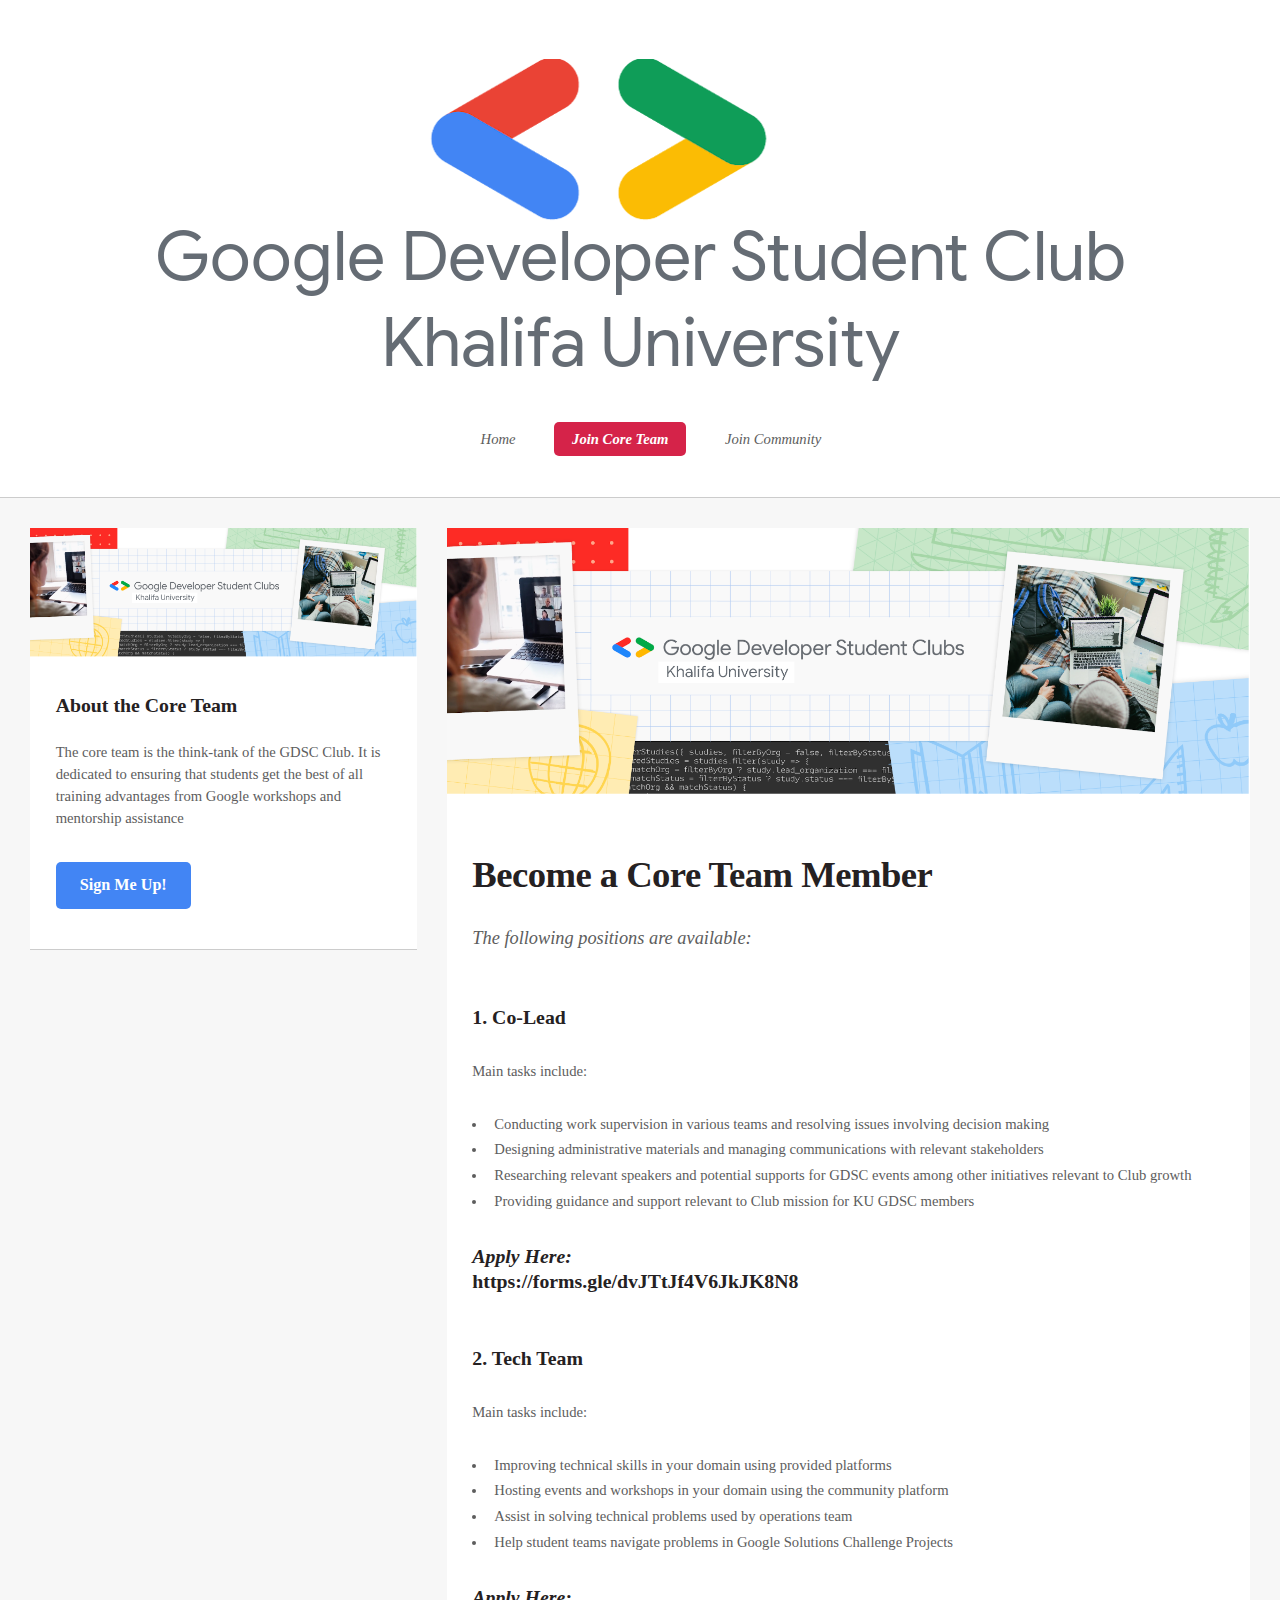
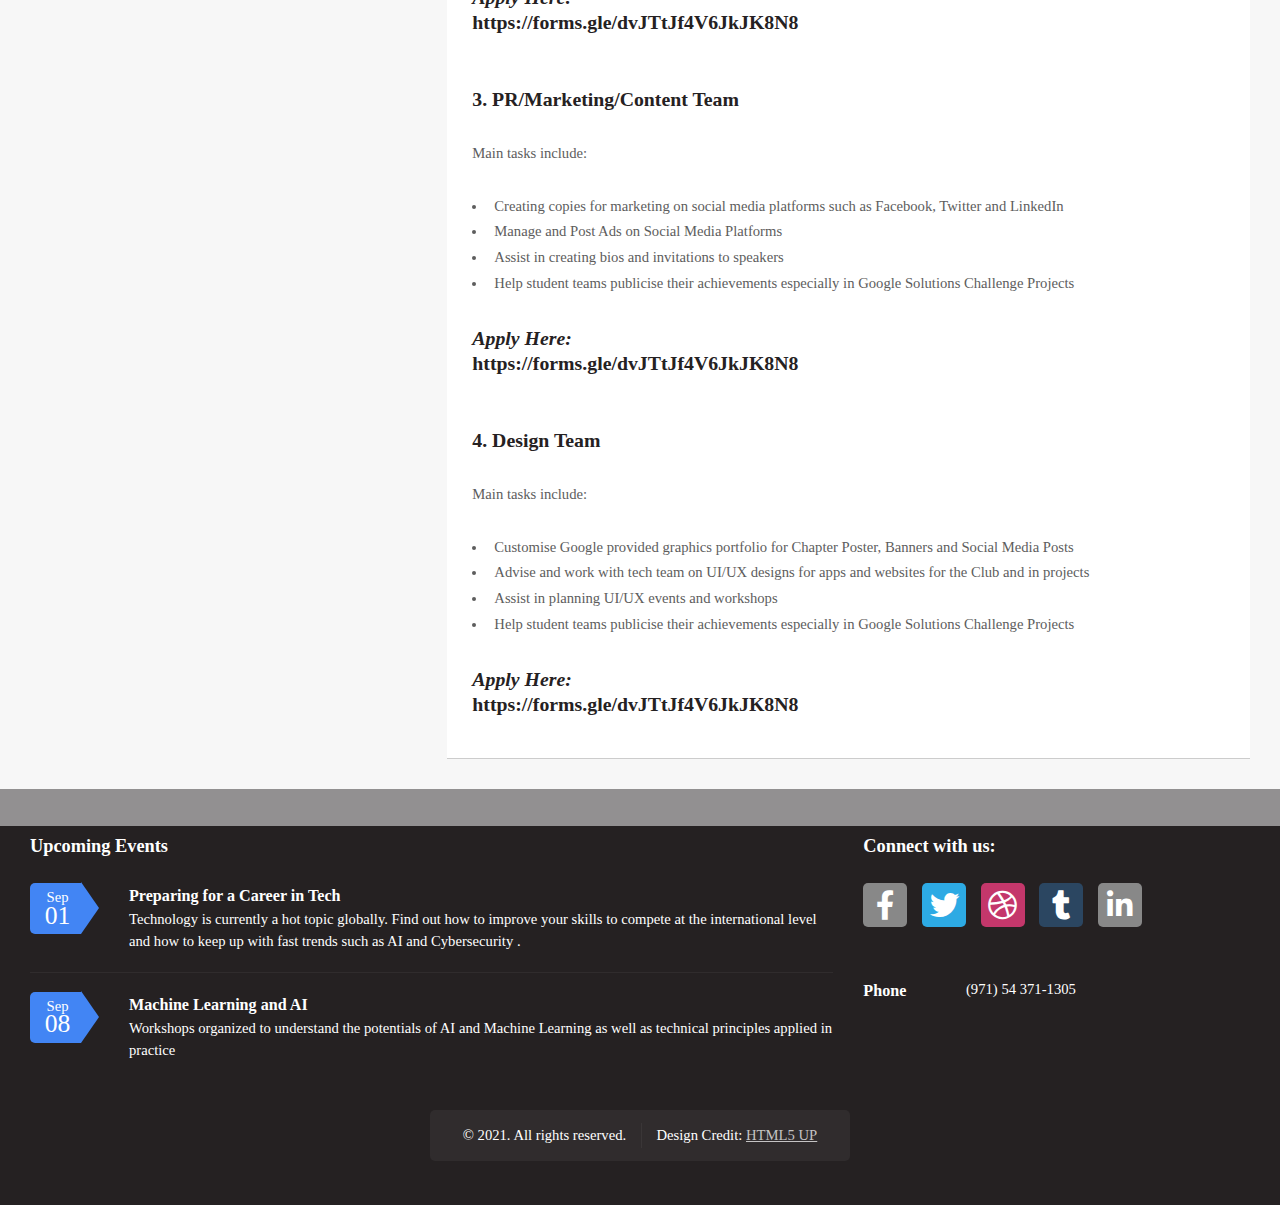
==== core-team.html @ b0f6c0a6 "formadd" ====
<!DOCTYPE HTML>
<!--
	Dopetrope by HTML5 UP
	html5up.net | @ajlkn
	Free for personal and commercial use under the CCA 3.0 license (html5up.net/license)
-->
<html>
	<head>
		<title>Google GDSC | Khalifa University</title>
		<meta charset="utf-8" />
		<meta name="viewport" content="width=device-width, initial-scale=1, user-scalable=no" />
		<link rel="stylesheet" href="assets/css/main.css" />
	</head>
	<body class="homepage is-preload">
		<div id="page-wrapper">

			<!-- Header -->
				<section id="header">

					<!-- Logo -->
						<h1><img class="headerimg" href="index.html" src="images/Google-DSC-Khalifa-University-AD.png"></h1>

					<!-- Nav -->
						<nav id="nav">
							<ul>
								<li><a href="index.html">Home</a></li>
								<li class="current"><a href="core-team.html">Join Core Team</a></li>
								<li><a href="https://gdsc.community.dev/khalifa-university/">Join Community</a></li>
							</ul>
						</nav>

				</section>
			<!-- Main -->
				<section id="main">
					<div class="container">
						<div class="row">
							<div class="col-4 col-12-medium">

								<!-- Sidebar -->
									<section class="box">
										<a href="#" class="image featured"><img src="images/Twitter-Banner-Khalifa-University-Optimized.png" alt="" /></a>
										<header>
											<h3>About the Core Team</h3>
										</header>
										<p>The core team is the think-tank of the GDSC Club. It is dedicated to ensuring that students get the best of all training advantages from Google workshops and mentorship assistance</p>
										<footer>
											<a href="https://forms.gle/dvJTtJf4V6JkJK8N8" class="button alt">Sign Me Up!</a>
										</footer>
									</section>
							</div>
							<div class="col-8 col-12-medium imp-medium">

								<!-- Content -->
									<article class="box post">
										<a href="#" class="image featured"><img src="images/Twitter-Banner-Khalifa-University-Optimized.png" alt="" /></a>
										<header>
											<h2>Become a Core Team Member</h2>
											<p>The following positions are available:</p>
										</header>
										<section>
											<header>
												<h3>1. Co-Lead</h3>
											</header>
										<p>
											Main tasks include:
										</p>
										<p class="roles">
											<ul>
												<li>Conducting work supervision in various teams and resolving issues involving decision making</li>
												<li>Designing administrative materials and managing communications with relevant stakeholders</li>
												<li>Researching relevant speakers and potential supports for GDSC events among other initiatives relevant to Club growth</li>
												<li>Providing guidance and support relevant to Club mission for KU GDSC members</li>
											</ul>
											<h3 style="font-style:italic;">Apply Here:</h3><h3><a href="https://forms.gle/dvJTtJf4V6JkJK8N8">https://forms.gle/dvJTtJf4V6JkJK8N8</a></h3>
										</p>
										</section>
										<section>
											<header>
												<h3>2. Tech Team</h3>
											</header>
										<p>
											Main tasks include:
										</p>
										<p class="roles">
											<ul>
												<li>Improving technical skills in your domain using provided platforms </li>
												<li>Hosting events and workshops in your domain using the community platform</li>
												<li>Assist in solving technical problems used by operations team</li>
												<li>Help student teams navigate problems in Google Solutions Challenge Projects</li>
											</ul>
											<h3 style="font-style:italic;">Apply Here:</h3><h3><a href="https://forms.gle/dvJTtJf4V6JkJK8N8">https://forms.gle/dvJTtJf4V6JkJK8N8</a></h3>
										</p>
										</section>
										<section>
											<header>
												<h3>3. PR/Marketing/Content Team</h3>
											</header>
										<p>
											Main tasks include:
										</p>
										<p class="roles">
											<ul>
												<li>Creating copies for marketing on social media platforms such as Facebook, Twitter and LinkedIn </li>
												<li>Manage and Post Ads on Social Media Platforms</li>
												<li>Assist in creating bios and invitations to speakers</li>
												<li>Help student teams publicise their achievements especially in Google Solutions Challenge Projects</li>
											</ul>
											<h3 style="font-style:italic;">Apply Here:</h3><h3><a href="https://forms.gle/dvJTtJf4V6JkJK8N8">https://forms.gle/dvJTtJf4V6JkJK8N8</a></h3>
										</p>
										</section>
										<section>
											<header>
												<h3>4. Design Team</h3>
											</header>
										<p>
											Main tasks include:
										</p>
										<p class="roles">
											<ul>
												<li>Customise Google provided graphics portfolio for Chapter Poster, Banners and Social Media Posts  </li>
												<li>Advise and work with tech team on UI/UX designs for apps and websites for the Club and in projects</li>
												<li>Assist in planning UI/UX events and workshops</li>
												<li>Help student teams publicise their achievements especially in Google Solutions Challenge Projects</li>
											</ul>
											<h3 style="font-style:italic;">Apply Here:</h3><h3><a href="https://forms.gle/dvJTtJf4V6JkJK8N8">https://forms.gle/dvJTtJf4V6JkJK8N8</a></h3>
										</p>
										</section>
										
									</article>

							</div>
						</div>
					</div>
				</section>

			<!-- Footer -->
			<section id="footer">
				<div class="container">
					<div class="row">
						<div class="col-8 col-12-medium">
							<section>
								<header>
									<h2>Upcoming Events</h2>
								</header>
								<ul class="dates">
									<li>
										<span class="date">Sep <strong>01</strong></span>
										<h3><a href="#">Preparing for a Career in Tech</a></h3>
										<p>Technology is currently a hot topic globally. Find out how to improve your skills to compete at the international level and how to keep up with fast trends such as AI and Cybersecurity  .</p>
									</li>
									<li>
										<span class="date">Sep <strong>08</strong></span>
										<h3><a href="#">Machine Learning and AI</a></h3>
										<p>Workshops organized to understand the potentials of AI and Machine Learning as well as technical principles applied in practice</p>
									</li>
								</ul>
							</section>
						</div>							
						<div class="col-4 col-12-medium">
							<section>
								<header>
									<h2>Connect with us:</h2>
								</header>
								<ul class="social">
									<li><a class="icon brands fa-facebook-f" href="#"><span class="label">Facebook</span></a></li>
									<li><a class="icon brands fa-twitter" href="#"><span class="label">Twitter</span></a></li>
									<li><a class="icon brands fa-dribbble" href="#"><span class="label">Dribbble</span></a></li>
									<li><a class="icon brands fa-tumblr" href="#"><span class="label">Tumblr</span></a></li>
									<li><a class="icon brands fa-linkedin-in" href="#"><span class="label">LinkedIn</span></a></li>
								</ul>
								<ul class="contact">
									<li>
										<h3>Phone</h3>
										<p>(971) 54 371-1305</p>
									</li>
								</ul>
							</section>
						</div>
						<div class="col-12">

							<!-- Copyright -->
								<div id="copyright">
									<ul class="links">
										<li>&copy; 2021. All rights reserved.</li><li>Design Credit: <a href="http://html5up.net">HTML5 UP</a></li>
									</ul>
								</div>

						</div>
					</div>
				</div>
			</section>

	</div>

	<!-- Scripts -->
		<script src="assets/js/jquery.min.js"></script>
		<script src="assets/js/jquery.dropotron.min.js"></script>
		<script src="assets/js/browser.min.js"></script>
		<script src="assets/js/breakpoints.min.js"></script>
		<script src="assets/js/util.js"></script>
		<script src="assets/js/main.js"></script>

</body>
</html>
---- assets/css/main.css ----
@import url("fontawesome-all.min.css");
@import url("https://fonts.googleapis.com/css?family=Source+Sans+Pro:300,400,700,900,300italic");

/*
	Dopetrope by HTML5 UP
	html5up.net | @ajlkn
	Free for personal and commercial use under the CCA 3.0 license (html5up.net/license)
*/

html, body, div, span, applet, object,
iframe, h1, h2, h3, h4, h5, h6, p, blockquote,
pre, a, abbr, acronym, address, big, cite,
code, del, dfn, em, img, ins, kbd, q, s, samp,
small, strike, strong, sub, sup, tt, var, b,
u, i, center, dl, dt, dd, ol, ul, li, fieldset,
form, label, legend, table, caption, tbody,
tfoot, thead, tr, th, td, article, aside,
canvas, details, embed, figure, figcaption,
footer, header, hgroup, menu, nav, output, ruby,
section, summary, time, mark, audio, video {
	margin: 0;
	padding: 0;
	border: 0;
	font-size: 100%;
	font: inherit;
	vertical-align: baseline;}

article, aside, details, figcaption, figure,
footer, header, hgroup, menu, nav, section {
	display: block;}

body {
	line-height: 1;
}
.roles>ul>li {
    margin: 0 0 1.25rem;
    list-style-type: disc;
    list-style-position: inside;
	font-family: Google Sans, Helvetica Neue !important;
}
p, h2 {
	font-family: Google Sans, Helvetica Neue !important;
	line-height: 1.5em;
}
h2 {
	line-height: 1.5em;
}

ol, ul {
	list-style: none;
}

blockquote, q {
	quotes: none;
}

	blockquote:before, blockquote:after, q:before, q:after {
		content: '';
		content: none;
	}

table {
	border-collapse: collapse;
	border-spacing: 0;
}

body {
	-webkit-text-size-adjust: none;
}

mark {
	background-color: transparent;
	color: inherit;
}

input::-moz-focus-inner {
	border: 0;
	padding: 0;
}

input, select, textarea {
	-moz-appearance: none;
	-webkit-appearance: none;
	-ms-appearance: none;
	appearance: none;
}

/* Basic */

	html {
		box-sizing: border-box;
	}

	*, *:before, *:after {
		box-sizing: inherit;
	}

	body {
		background: #252122;
		background-image: url("images/bg02.png");
	}

		body.is-preload *, body.is-preload *:before, body.is-preload *:after {
			-moz-animation: none !important;
			-webkit-animation: none !important;
			-ms-animation: none !important;
			animation: none !important;
			-moz-transition: none !important;
			-webkit-transition: none !important;
			-ms-transition: none !important;
			transition: none !important;
		}

	body, input, textarea, select {
		font-family: 'Google Sans';
		font-weight: 300;
		color: #5d5d5d;
		font-size: 14pt;
		line-height: 1.75em;
	}

	strong, b {
		color: #252122;
		font-weight: 400;
	}

	i, em {
		font-style: italic;
	}

	sub {
		position: relative;
		top: 0.5em;
		font-size: 0.8em;
	}

	sup {
		position: relative;
		top: -0.5em;
		font-size: 0.8em;
	}

	blockquote {
		border-left: solid 0.75em #dddddd;
		padding: 1em 0 1em 1.5em;
		font-style: italic;
	}

	h1, h2, h3, h4, h5, h6 {
		color: #252122;
		font-weight: 700;
		font-family: 'Google Sans', 'Helvetica Neue' !important;
	}

	h1 a, h2 a, h3 a, h4 a, h5 a, h6 a {
		color: inherit;
		text-decoration: none;
	}

	h2 {
		font-size: 1.5em;
	}

	h3 {
		font-size: 1.35em;
	}

	a {
		color: #4285f4;
		text-decoration: underline;
	}

		a:hover {
			text-decoration: none;
		}

	br.clear {
		clear: both;
	}

	hr {
		border: 0;
		border-top: solid 1px #dddddd;
		height: 1px;
		margin: 2em 0 2em 0;
	}

	p, ul, ol, dl, table {
		margin-bottom: 2em;
	}

/* Container */

	.container {
		margin: 0 auto;
		max-width: 100%;
		width: 70em;
	}

		@media screen and (max-width: 1680px) {

			.container {
				width: 70em;
			}

		}

		@media screen and (max-width: 1280px) {

			.container {
				width: calc(100% - 60px);
			}
			

		}

		@media screen and (max-width: 980px) {

			.container {
				width: calc(100% - 80px);
			}
			.headerimg{
				display: block;
                width: 100%;
			}

		}

		@media screen and (max-width: 736px) {

			.container {
				width: calc(100% - 40px);
			}
			.headerimg{
				display: block;
                width: 100%;
			}

		}

/* Row */

	.row {
		display: flex;
		flex-wrap: wrap;
		box-sizing: border-box;
		align-items: stretch;
	}

		.row > * {
			box-sizing: border-box;
		}

		.row.gtr-uniform > * > :last-child {
			margin-bottom: 0;
		}

		.row.aln-left {
			justify-content: flex-start;
		}

		.row.aln-center {
			justify-content: center;
		}

		.row.aln-right {
			justify-content: flex-end;
		}

		.row.aln-top {
			align-items: flex-start;
		}

		.row.aln-middle {
			align-items: center;
		}

		.row.aln-bottom {
			align-items: flex-end;
		}

		.row > .imp {
			order: -1;
		}

		.row > .col-1 {
			width: 8.33333%;
		}

		.row > .off-1 {
			margin-left: 8.33333%;
		}

		.row > .col-2 {
			width: 16.66667%;
		}

		.row > .off-2 {
			margin-left: 16.66667%;
		}

		.row > .col-3 {
			width: 25%;
		}

		.row > .off-3 {
			margin-left: 25%;
		}

		.row > .col-4 {
			width: 33.33333%;
		}

		.row > .off-4 {
			margin-left: 33.33333%;
		}

		.row > .col-5 {
			width: 41.66667%;
		}

		.row > .off-5 {
			margin-left: 41.66667%;
		}

		.row > .col-6 {
			width: 50%;
		}

		.row > .off-6 {
			margin-left: 50%;
		}

		.row > .col-7 {
			width: 58.33333%;
		}

		.row > .off-7 {
			margin-left: 58.33333%;
		}

		.row > .col-8 {
			width: 66.66667%;
		}

		.row > .off-8 {
			margin-left: 66.66667%;
		}

		.row > .col-9 {
			width: 75%;
		}

		.row > .off-9 {
			margin-left: 75%;
		}

		.row > .col-10 {
			width: 83.33333%;
		}

		.row > .off-10 {
			margin-left: 83.33333%;
		}

		.row > .col-11 {
			width: 91.66667%;
		}

		.row > .off-11 {
			margin-left: 91.66667%;
		}

		.row > .col-12 {
			width: 100%;
		}

		.row > .off-12 {
			margin-left: 100%;
		}

		.row.gtr-0 {
			margin-top: 0px;
			margin-left: 0px;
		}

			.row.gtr-0 > * {
				padding: 0px 0 0 0px;
			}

			.row.gtr-0.gtr-uniform {
				margin-top: 0px;
			}

				.row.gtr-0.gtr-uniform > * {
					padding-top: 0px;
				}

		.row.gtr-25 {
			margin-top: -12.5px;
			margin-left: -12.5px;
		}

			.row.gtr-25 > * {
				padding: 12.5px 0 0 12.5px;
			}

			.row.gtr-25.gtr-uniform {
				margin-top: -12.5px;
			}

				.row.gtr-25.gtr-uniform > * {
					padding-top: 12.5px;
				}

		.row.gtr-50 {
			margin-top: -25px;
			margin-left: -25px;
		}

			.row.gtr-50 > * {
				padding: 25px 0 0 25px;
			}

			.row.gtr-50.gtr-uniform {
				margin-top: -25px;
			}

				.row.gtr-50.gtr-uniform > * {
					padding-top: 25px;
				}

		.row {
			margin-top: -50px;
			margin-left: -50px;
		}

			.row > * {
				padding: 50px 0 0 50px;
			}

			.row.gtr-uniform {
				margin-top: -50px;
			}

				.row.gtr-uniform > * {
					padding-top: 50px;
				}

		.row.gtr-150 {
			margin-top: -75px;
			margin-left: -75px;
		}

			.row.gtr-150 > * {
				padding: 75px 0 0 75px;
			}

			.row.gtr-150.gtr-uniform {
				margin-top: -75px;
			}

				.row.gtr-150.gtr-uniform > * {
					padding-top: 75px;
				}

		.row.gtr-200 {
			margin-top: -100px;
			margin-left: -100px;
		}

			.row.gtr-200 > * {
				padding: 100px 0 0 100px;
			}

			.row.gtr-200.gtr-uniform {
				margin-top: -100px;
			}

				.row.gtr-200.gtr-uniform > * {
					padding-top: 100px;
				}

		@media screen and (max-width: 1680px) {

			.row {
				display: flex;
				flex-wrap: wrap;
				box-sizing: border-box;
				align-items: stretch;
			}

				.row > * {
					box-sizing: border-box;
				}

				.row.gtr-uniform > * > :last-child {
					margin-bottom: 0;
				}

				.row.aln-left {
					justify-content: flex-start;
				}

				.row.aln-center {
					justify-content: center;
				}

				.row.aln-right {
					justify-content: flex-end;
				}

				.row.aln-top {
					align-items: flex-start;
				}

				.row.aln-middle {
					align-items: center;
				}

				.row.aln-bottom {
					align-items: flex-end;
				}

				.row > .imp-xlarge {
					order: -1;
				}

				.row > .col-1-xlarge {
					width: 8.33333%;
				}

				.row > .off-1-xlarge {
					margin-left: 8.33333%;
				}

				.row > .col-2-xlarge {
					width: 16.66667%;
				}

				.row > .off-2-xlarge {
					margin-left: 16.66667%;
				}

				.row > .col-3-xlarge {
					width: 25%;
				}

				.row > .off-3-xlarge {
					margin-left: 25%;
				}

				.row > .col-4-xlarge {
					width: 33.33333%;
				}

				.row > .off-4-xlarge {
					margin-left: 33.33333%;
				}

				.row > .col-5-xlarge {
					width: 41.66667%;
				}

				.row > .off-5-xlarge {
					margin-left: 41.66667%;
				}

				.row > .col-6-xlarge {
					width: 50%;
				}

				.row > .off-6-xlarge {
					margin-left: 50%;
				}

				.row > .col-7-xlarge {
					width: 58.33333%;
				}

				.row > .off-7-xlarge {
					margin-left: 58.33333%;
				}

				.row > .col-8-xlarge {
					width: 66.66667%;
				}

				.row > .off-8-xlarge {
					margin-left: 66.66667%;
				}

				.row > .col-9-xlarge {
					width: 75%;
				}

				.row > .off-9-xlarge {
					margin-left: 75%;
				}

				.row > .col-10-xlarge {
					width: 83.33333%;
				}

				.row > .off-10-xlarge {
					margin-left: 83.33333%;
				}

				.row > .col-11-xlarge {
					width: 91.66667%;
				}

				.row > .off-11-xlarge {
					margin-left: 91.66667%;
				}

				.row > .col-12-xlarge {
					width: 100%;
				}

				.row > .off-12-xlarge {
					margin-left: 100%;
				}

				.row.gtr-0 {
					margin-top: 0px;
					margin-left: 0px;
				}

					.row.gtr-0 > * {
						padding: 0px 0 0 0px;
					}

					.row.gtr-0.gtr-uniform {
						margin-top: 0px;
					}

						.row.gtr-0.gtr-uniform > * {
							padding-top: 0px;
						}

				.row.gtr-25 {
					margin-top: -12.5px;
					margin-left: -12.5px;
				}

					.row.gtr-25 > * {
						padding: 12.5px 0 0 12.5px;
					}

					.row.gtr-25.gtr-uniform {
						margin-top: -12.5px;
					}

						.row.gtr-25.gtr-uniform > * {
							padding-top: 12.5px;
						}

				.row.gtr-50 {
					margin-top: -25px;
					margin-left: -25px;
				}

					.row.gtr-50 > * {
						padding: 25px 0 0 25px;
					}

					.row.gtr-50.gtr-uniform {
						margin-top: -25px;
					}

						.row.gtr-50.gtr-uniform > * {
							padding-top: 25px;
						}

				.row {
					margin-top: -50px;
					margin-left: -50px;
				}

					.row > * {
						padding: 50px 0 0 50px;
					}

					.row.gtr-uniform {
						margin-top: -50px;
					}

						.row.gtr-uniform > * {
							padding-top: 50px;
						}

				.row.gtr-150 {
					margin-top: -75px;
					margin-left: -75px;
				}

					.row.gtr-150 > * {
						padding: 75px 0 0 75px;
					}

					.row.gtr-150.gtr-uniform {
						margin-top: -75px;
					}

						.row.gtr-150.gtr-uniform > * {
							padding-top: 75px;
						}

				.row.gtr-200 {
					margin-top: -100px;
					margin-left: -100px;
				}

					.row.gtr-200 > * {
						padding: 100px 0 0 100px;
					}

					.row.gtr-200.gtr-uniform {
						margin-top: -100px;
					}

						.row.gtr-200.gtr-uniform > * {
							padding-top: 100px;
						}

		}

		@media screen and (max-width: 1280px) {

			.row {
				display: flex;
				flex-wrap: wrap;
				box-sizing: border-box;
				align-items: stretch;
			}

				.row > * {
					box-sizing: border-box;
				}

				.row.gtr-uniform > * > :last-child {
					margin-bottom: 0;
				}

				.row.aln-left {
					justify-content: flex-start;
				}

				.row.aln-center {
					justify-content: center;
				}

				.row.aln-right {
					justify-content: flex-end;
				}

				.row.aln-top {
					align-items: flex-start;
				}

				.row.aln-middle {
					align-items: center;
				}

				.row.aln-bottom {
					align-items: flex-end;
				}

				.row > .imp-large {
					order: -1;
				}

				.row > .col-1-large {
					width: 8.33333%;
				}

				.row > .off-1-large {
					margin-left: 8.33333%;
				}

				.row > .col-2-large {
					width: 16.66667%;
				}

				.row > .off-2-large {
					margin-left: 16.66667%;
				}

				.row > .col-3-large {
					width: 25%;
				}

				.row > .off-3-large {
					margin-left: 25%;
				}

				.row > .col-4-large {
					width: 33.33333%;
				}

				.row > .off-4-large {
					margin-left: 33.33333%;
				}

				.row > .col-5-large {
					width: 41.66667%;
				}

				.row > .off-5-large {
					margin-left: 41.66667%;
				}

				.row > .col-6-large {
					width: 50%;
				}

				.row > .off-6-large {
					margin-left: 50%;
				}

				.row > .col-7-large {
					width: 58.33333%;
				}

				.row > .off-7-large {
					margin-left: 58.33333%;
				}

				.row > .col-8-large {
					width: 66.66667%;
				}

				.row > .off-8-large {
					margin-left: 66.66667%;
				}

				.row > .col-9-large {
					width: 75%;
				}

				.row > .off-9-large {
					margin-left: 75%;
				}

				.row > .col-10-large {
					width: 83.33333%;
				}

				.row > .off-10-large {
					margin-left: 83.33333%;
				}

				.row > .col-11-large {
					width: 91.66667%;
				}

				.row > .off-11-large {
					margin-left: 91.66667%;
				}

				.row > .col-12-large {
					width: 100%;
				}

				.row > .off-12-large {
					margin-left: 100%;
				}

				.row.gtr-0 {
					margin-top: 0px;
					margin-left: 0px;
				}

					.row.gtr-0 > * {
						padding: 0px 0 0 0px;
					}

					.row.gtr-0.gtr-uniform {
						margin-top: 0px;
					}

						.row.gtr-0.gtr-uniform > * {
							padding-top: 0px;
						}

				.row.gtr-25 {
					margin-top: -7.5px;
					margin-left: -7.5px;
				}

					.row.gtr-25 > * {
						padding: 7.5px 0 0 7.5px;
					}

					.row.gtr-25.gtr-uniform {
						margin-top: -7.5px;
					}

						.row.gtr-25.gtr-uniform > * {
							padding-top: 7.5px;
						}

				.row.gtr-50 {
					margin-top: -15px;
					margin-left: -15px;
				}

					.row.gtr-50 > * {
						padding: 15px 0 0 15px;
					}

					.row.gtr-50.gtr-uniform {
						margin-top: -15px;
					}

						.row.gtr-50.gtr-uniform > * {
							padding-top: 15px;
						}

				.row {
					margin-top: -30px;
					margin-left: -30px;
				}

					.row > * {
						padding: 30px 0 0 30px;
					}

					.row.gtr-uniform {
						margin-top: -30px;
					}

						.row.gtr-uniform > * {
							padding-top: 30px;
						}

				.row.gtr-150 {
					margin-top: -45px;
					margin-left: -45px;
				}

					.row.gtr-150 > * {
						padding: 45px 0 0 45px;
					}

					.row.gtr-150.gtr-uniform {
						margin-top: -45px;
					}

						.row.gtr-150.gtr-uniform > * {
							padding-top: 45px;
						}

				.row.gtr-200 {
					margin-top: -60px;
					margin-left: -60px;
				}

					.row.gtr-200 > * {
						padding: 60px 0 0 60px;
					}

					.row.gtr-200.gtr-uniform {
						margin-top: -60px;
					}

						.row.gtr-200.gtr-uniform > * {
							padding-top: 60px;
						}

		}

		@media screen and (max-width: 980px) {

			.row {
				display: flex;
				flex-wrap: wrap;
				box-sizing: border-box;
				align-items: stretch;
			}

				.row > * {
					box-sizing: border-box;
				}

				.row.gtr-uniform > * > :last-child {
					margin-bottom: 0;
				}

				.row.aln-left {
					justify-content: flex-start;
				}

				.row.aln-center {
					justify-content: center;
				}

				.row.aln-right {
					justify-content: flex-end;
				}

				.row.aln-top {
					align-items: flex-start;
				}

				.row.aln-middle {
					align-items: center;
				}

				.row.aln-bottom {
					align-items: flex-end;
				}

				.row > .imp-medium {
					order: -1;
				}

				.row > .col-1-medium {
					width: 8.33333%;
				}

				.row > .off-1-medium {
					margin-left: 8.33333%;
				}

				.row > .col-2-medium {
					width: 16.66667%;
				}

				.row > .off-2-medium {
					margin-left: 16.66667%;
				}

				.row > .col-3-medium {
					width: 25%;
				}

				.row > .off-3-medium {
					margin-left: 25%;
				}

				.row > .col-4-medium {
					width: 33.33333%;
				}

				.row > .off-4-medium {
					margin-left: 33.33333%;
				}

				.row > .col-5-medium {
					width: 41.66667%;
				}

				.row > .off-5-medium {
					margin-left: 41.66667%;
				}

				.row > .col-6-medium {
					width: 50%;
				}

				.row > .off-6-medium {
					margin-left: 50%;
				}

				.row > .col-7-medium {
					width: 58.33333%;
				}

				.row > .off-7-medium {
					margin-left: 58.33333%;
				}

				.row > .col-8-medium {
					width: 66.66667%;
				}

				.row > .off-8-medium {
					margin-left: 66.66667%;
				}

				.row > .col-9-medium {
					width: 75%;
				}

				.row > .off-9-medium {
					margin-left: 75%;
				}

				.row > .col-10-medium {
					width: 83.33333%;
				}

				.row > .off-10-medium {
					margin-left: 83.33333%;
				}

				.row > .col-11-medium {
					width: 91.66667%;
				}

				.row > .off-11-medium {
					margin-left: 91.66667%;
				}

				.row > .col-12-medium {
					width: 100%;
				}

				.row > .off-12-medium {
					margin-left: 100%;
				}

				.row.gtr-0 {
					margin-top: 0px;
					margin-left: 0px;
				}

					.row.gtr-0 > * {
						padding: 0px 0 0 0px;
					}

					.row.gtr-0.gtr-uniform {
						margin-top: 0px;
					}

						.row.gtr-0.gtr-uniform > * {
							padding-top: 0px;
						}

				.row.gtr-25 {
					margin-top: -10px;
					margin-left: -10px;
				}

					.row.gtr-25 > * {
						padding: 10px 0 0 10px;
					}

					.row.gtr-25.gtr-uniform {
						margin-top: -10px;
					}

						.row.gtr-25.gtr-uniform > * {
							padding-top: 10px;
						}

				.row.gtr-50 {
					margin-top: -20px;
					margin-left: -20px;
				}

					.row.gtr-50 > * {
						padding: 20px 0 0 20px;
					}

					.row.gtr-50.gtr-uniform {
						margin-top: -20px;
					}

						.row.gtr-50.gtr-uniform > * {
							padding-top: 20px;
						}

				.row {
					margin-top: -40px;
					margin-left: -40px;
				}

					.row > * {
						padding: 40px 0 0 40px;
					}

					.row.gtr-uniform {
						margin-top: -40px;
					}

						.row.gtr-uniform > * {
							padding-top: 40px;
						}

				.row.gtr-150 {
					margin-top: -60px;
					margin-left: -60px;
				}

					.row.gtr-150 > * {
						padding: 60px 0 0 60px;
					}

					.row.gtr-150.gtr-uniform {
						margin-top: -60px;
					}

						.row.gtr-150.gtr-uniform > * {
							padding-top: 60px;
						}

				.row.gtr-200 {
					margin-top: -80px;
					margin-left: -80px;
				}

					.row.gtr-200 > * {
						padding: 80px 0 0 80px;
					}

					.row.gtr-200.gtr-uniform {
						margin-top: -80px;
					}

						.row.gtr-200.gtr-uniform > * {
							padding-top: 80px;
						}

		}

		@media screen and (max-width: 736px) {

			.row {
				display: flex;
				flex-wrap: wrap;
				box-sizing: border-box;
				align-items: stretch;
			}

				.row > * {
					box-sizing: border-box;
				}

				.row.gtr-uniform > * > :last-child {
					margin-bottom: 0;
				}

				.row.aln-left {
					justify-content: flex-start;
				}

				.row.aln-center {
					justify-content: center;
				}

				.row.aln-right {
					justify-content: flex-end;
				}

				.row.aln-top {
					align-items: flex-start;
				}

				.row.aln-middle {
					align-items: center;
				}

				.row.aln-bottom {
					align-items: flex-end;
				}

				.row > .imp-small {
					order: -1;
				}

				.row > .col-1-small {
					width: 8.33333%;
				}

				.row > .off-1-small {
					margin-left: 8.33333%;
				}

				.row > .col-2-small {
					width: 16.66667%;
				}

				.row > .off-2-small {
					margin-left: 16.66667%;
				}

				.row > .col-3-small {
					width: 25%;
				}

				.row > .off-3-small {
					margin-left: 25%;
				}

				.row > .col-4-small {
					width: 33.33333%;
				}

				.row > .off-4-small {
					margin-left: 33.33333%;
				}

				.row > .col-5-small {
					width: 41.66667%;
				}

				.row > .off-5-small {
					margin-left: 41.66667%;
				}

				.row > .col-6-small {
					width: 50%;
				}

				.row > .off-6-small {
					margin-left: 50%;
				}

				.row > .col-7-small {
					width: 58.33333%;
				}

				.row > .off-7-small {
					margin-left: 58.33333%;
				}

				.row > .col-8-small {
					width: 66.66667%;
				}

				.row > .off-8-small {
					margin-left: 66.66667%;
				}

				.row > .col-9-small {
					width: 75%;
				}

				.row > .off-9-small {
					margin-left: 75%;
				}

				.row > .col-10-small {
					width: 83.33333%;
				}

				.row > .off-10-small {
					margin-left: 83.33333%;
				}

				.row > .col-11-small {
					width: 91.66667%;
				}

				.row > .off-11-small {
					margin-left: 91.66667%;
				}

				.row > .col-12-small {
					width: 100%;
				}

				.row > .off-12-small {
					margin-left: 100%;
				}

				.row.gtr-0 {
					margin-top: 0px;
					margin-left: 0px;
				}

					.row.gtr-0 > * {
						padding: 0px 0 0 0px;
					}

					.row.gtr-0.gtr-uniform {
						margin-top: 0px;
					}

						.row.gtr-0.gtr-uniform > * {
							padding-top: 0px;
						}

				.row.gtr-25 {
					margin-top: -5px;
					margin-left: -5px;
				}

					.row.gtr-25 > * {
						padding: 5px 0 0 5px;
					}

					.row.gtr-25.gtr-uniform {
						margin-top: -5px;
					}

						.row.gtr-25.gtr-uniform > * {
							padding-top: 5px;
						}

				.row.gtr-50 {
					margin-top: -10px;
					margin-left: -10px;
				}

					.row.gtr-50 > * {
						padding: 10px 0 0 10px;
					}

					.row.gtr-50.gtr-uniform {
						margin-top: -10px;
					}

						.row.gtr-50.gtr-uniform > * {
							padding-top: 10px;
						}

				.row {
					margin-top: -20px;
					margin-left: -20px;
				}

					.row > * {
						padding: 20px 0 0 20px;
					}

					.row.gtr-uniform {
						margin-top: -20px;
					}

						.row.gtr-uniform > * {
							padding-top: 20px;
						}

				.row.gtr-150 {
					margin-top: -30px;
					margin-left: -30px;
				}

					.row.gtr-150 > * {
						padding: 30px 0 0 30px;
					}

					.row.gtr-150.gtr-uniform {
						margin-top: -30px;
					}

						.row.gtr-150.gtr-uniform > * {
							padding-top: 30px;
						}

				.row.gtr-200 {
					margin-top: -40px;
					margin-left: -40px;
				}

					.row.gtr-200 > * {
						padding: 40px 0 0 40px;
					}

					.row.gtr-200.gtr-uniform {
						margin-top: -40px;
					}

						.row.gtr-200.gtr-uniform > * {
							padding-top: 40px;
						}

		}

/* Form */

	form label {
		display: block;
		color: #252122;
		font-weight: 400;
		margin: 0 0 0.5em 0;
	}

	form input[type=text],
	form input[type=email],
	form input[type=password],
	form select,
	form textarea {
		-webkit-appearance: none;
		display: block;
		border: 0;
		padding: 0.75em 1em;
		font-size: 1em;
		border-radius: 5px;
		border: solid 1px #dddddd;
		background: #fff;
		width: 100%;
	}

		form input[type=text]:focus,
		form input[type=email]:focus,
		form input[type=password]:focus,
		form select:focus,
		form textarea:focus {
			box-shadow: inset 0px 0px 1px 1px #43bff0;
		}

	form textarea {
		height: 15em;
	}

	form ::-webkit-input-placeholder {
		color: #555 !important;
	}

	form :-moz-placeholder {
		color: #555 !important;
	}

	form ::-moz-placeholder {
		color: #555 !important;
	}

	form :-ms-input-placeholder {
		color: #555 !important;
	}

	form ::-moz-focus-inner {
		border: 0;
	}

/* Tables */

	table {
		width: 100%;
	}

		table tr {
			border-top: solid 1px #dddddd;
		}

			table tr:first-child {
				border-top: 0;
			}

		table td {
			padding: 0.5em 1em 0.5em 1em;
		}

		table th {
			text-align: left;
			padding: 0.5em 1em 0.5em 1em;
			font-weight: 700;
			margin: 0 0 1em 0;
		}

		table thead {
			border-bottom: solid 2px #dddddd;
		}

/* Section/Article */

	section, article {
		margin-bottom: 2.5em;
	}

		section > :last-child, section:last-child, article > :last-child, article:last-child {
			margin-bottom: 0;
		}

	header {
		margin: 0 0 1.5em 0;
	}

		header > p {
			display: block;
			font-style: italic;
			margin: 0.5em 0 0 0;
			padding-bottom: 0.5em;
		}

		header.major {
			position: relative;
			text-align: center;
			border-top: solid 1px #ccc;
			top: 1em;
			margin: 0 0 3em 0;
		}

			header.major h2 {
				background: #fff;
				position: relative;
				top: -0.65em;
				display: inline;
				margin: 0;
				padding: 0 1em 0 1em;
			}

	footer {
		margin: 2.25em 0 0 0;
	}

/* Box */

	.box {
		background: #ffffff;
		border-bottom: solid 1px #ccc;
		padding: 2.75em 1.75em 2.75em 1.75em;
	}

		.box .image.featured {
			position: relative;
			width: auto;
			left: 1.75em;
			top: 1.75em;
			margin: -4.5em 0 4.25em -3.5em;
		}

		.box.post header {
			padding-top: 1em;
			margin: 0 0 2em 0;
		}

		.box.post h2 {
			font-size: 2.5em;
			letter-spacing: -0.015em;
		}

		.box.post header > p {
			margin-top: 1.25em;
			font-size: 1.25em;
		}

		.box footer ul.actions {
			margin-bottom: 0;
		}

/* Button */

	input[type="button"],
	input[type="submit"],
	input[type="reset"],
	button,
	.button {
		-webkit-appearance: none;
		display: inline-block;
		text-decoration: none;
		cursor: pointer;
		border: 0;
		border-radius: 5px;
		background: #4285f4;
		color: #fff !important;
		font-weight: 700;
		outline: 0;
		font-size: 1.1em;
		padding: 0.65em 1.5em 0.65em 1.5em;
		text-align: center;
		-moz-transition: background-color .25s ease-in-out;
		-webkit-transition: background-color .25s ease-in-out;
		-ms-transition: background-color .25s ease-in-out;
		transition: background-color .25s ease-in-out;
	}

		input[type="button"]:hover,
		input[type="submit"]:hover,
		input[type="reset"]:hover,
		button:hover,
		.button:hover {
			background: #4d7fd1;
		}

		input[type="button"]:active,
		input[type="submit"]:active,
		input[type="reset"]:active,
		button:active,
		.button:active {
			background: #4d7fd1;
		}

		input[type="button"].alt,
		input[type="submit"].alt,
		input[type="reset"].alt,
		button.alt,
		.button.alt {
			background: #4285f4;
		}

			input[type="button"].alt:hover,
			input[type="submit"].alt:hover,
			input[type="reset"].alt:hover,
			button.alt:hover,
			.button.alt:hover {
				background: #4d7fd1;
			}

			input[type="button"].alt:active,
			input[type="submit"].alt:active,
			input[type="reset"].alt:active,
			button.alt:active,
			.button.alt:active {
				background: #4d7fd1;
			}

		input[type="button"].icon:before,
		input[type="submit"].icon:before,
		input[type="reset"].icon:before,
		button.icon:before,
		.button.icon:before {
			opacity: 0.35;
			position: relative;
			top: 0.05em;
			margin-right: 0.75em;
		}

		input[type="button"].large,
		input[type="submit"].large,
		input[type="reset"].large,
		button.large,
		.button.large {
			font-size: 1.5em;
			padding: 0.75em 1.5em 0.75em 1.5em;
		}

/* Image */

	.image {
		display: inline-block;
		outline: 0;
	}

		.image img {
			display: block;
			width: 100%;
		}

		.image.centered {
			display: block;
			margin: 0 0 2em 0;
		}

			.image.centered img {
				margin: 0 auto;
				width: auto;
			}

		.image.featured {
			display: block;
			width: 100%;
			margin: 0 0 2em 0;
		}

		.image.left {
			float: left;
			margin: 0 2em 2em 0;
		}

/* List */

	ul {
		list-style: disc;
		padding-left: 1em;
	}

		ul li {
			padding-left: 0.5em;
		}

	ol {
		list-style: decimal;
		padding-left: 1.25em;
	}

		ol li {
			padding-left: 0.25em;
		}

/* Actions */

	ul.actions {
		list-style: none;
		padding-left: 0;
	}

		ul.actions li {
			display: inline-block;
			margin-left: 1em;
			padding-left: 0;
		}

			ul.actions li:first-child {
				margin-left: 0;
			}

/* Links */

	ul.links {
		list-style: none;
		padding-left: 0;
	}

		ul.links li {
			display: inline-block;
			border-left: solid 1px rgba(255, 255, 255, 0.05);
			padding: 0 0 0 1em;
			margin: 0 0 0 1em;
		}

			ul.links li:first-child {
				border-left: 0;
				padding-left: 0;
				margin-left: 0;
			}

/* Contact */

	ul.contact {
		list-style: none;
		padding-left: 0;
	}

		ul.contact li {
			position: relative;
			border-top: solid 1px #ddd;
			padding: 1.3em 0 1.3em 7em;
		}

			ul.contact li h3 {
				position: absolute;
				left: 0;
				top: 1.3em;
				font-size: 1.1em;
			}

			ul.contact li p {
				margin: 0;
			}

			ul.contact li:first-child {
				padding-top: 0;
				border-top: 0;
			}

				ul.contact li:first-child h3 {
					top: 0;
				}

/* Dates */

	ul.dates {
		list-style: none;
		padding-left: 0;
	}

		ul.dates li {
			position: relative;
			border-top: solid 1px #ddd;
			padding: 1.3em 0 1.3em 6.75em;
		}

		ul.dates .date {
			display: block;
			position: absolute;
			left: 0;
			top: 1.3em;
			background-color: #4285f4;
			height: 3.5em;
			text-align: center;
			color: #fff;
			line-height: 1em;
			border-top-left-radius: 5px;
			border-bottom-left-radius: 5px;
			padding: 0.5em 0.75em 0 1em;
		}

			ul.dates .date:after {
				content: '';
				position: absolute;
				bottom: 0;
				right: -1.2em;
				border-left: solid 1.25em #4285f4;
				border-top: solid 1.8em transparent;
				border-bottom: solid 1.8em transparent;
			}

			ul.dates .date strong {
				display: block;
				font-size: 1.75em;
				padding-top: 0.15em;
			}

		ul.dates h3 {
			font-size: 1.1em;
		}

		ul.dates p {
			margin: 0;
		}

		ul.dates li:first-child {
			border-top: 0;
			padding-top: 0;
		}

			ul.dates li:first-child .date {
				top: 0;
			}

/* Divided */

	ul.divided {
		list-style: none;
		padding-left: 0;
	}

		ul.divided li {
			border-top: solid 1px #ddd;
			padding: 1em 0 1em 0;
		}

			ul.divided li:first-child {
				border-top: 0;
				padding-top: 0;
			}

/* Social */

	ul.social {
		list-style: none;
		padding-left: 0;
		overflow: hidden;
		cursor: default;
		margin: 0 0 3.25em 0;
	}

		ul.social li {
			display: inline-block;
			padding-left: 0;
			margin-left: 0.75em;
		}

			ul.social li:first-child {
				margin-left: 0;
			}

			ul.social li a {
				display: inline-block;
				width: 3em;
				height: 3em;
				text-align: center;
				border-radius: 5px;
				background: #888;
				-moz-transition: background-color .25s ease-in-out;
				-webkit-transition: background-color .25s ease-in-out;
				-ms-transition: background-color .25s ease-in-out;
				transition: background-color .25s ease-in-out;
			}

				ul.social li a:before {
					color: #fff;
					font-size: 2em;
					line-height: 1.5em;
				}

				ul.social li a.fa-facebook {
					background: #3c5a98;
				}

					ul.social li a.fa-facebook:hover {
						background: #4c6aa8;
					}

				ul.social li a.fa-twitter {
					background: #2daae4;
				}

					ul.social li a.fa-twitter:hover {
						background: #3dbaf4;
					}

				ul.social li a.fa-dribbble {
					background: #c4376b;
				}

					ul.social li a.fa-dribbble:hover {
						background: #d4477b;
					}

				ul.social li a.fa-linkedin {
					background: #006599;
				}

					ul.social li a.fa-linkedin:hover {
						background: #1075a9;
					}

				ul.social li a.fa-tumblr {
					background: #2b4661;
				}

					ul.social li a.fa-tumblr:hover {
						background: #3b5671;
					}

				ul.social li a.fa-google-plus {
					background: #da2713;
				}

					ul.social li a.fa-google-plus:hover {
						background: #ea3723;
					}

/* Icons */

	.icon {
		text-decoration: none;
		position: relative;
		text-decoration: none;
	}

		.icon:before {
			-moz-osx-font-smoothing: grayscale;
			-webkit-font-smoothing: antialiased;
			display: inline-block;
			font-style: normal;
			font-variant: normal;
			text-rendering: auto;
			line-height: 1;
			text-transform: none !important;
			font-family: 'Font Awesome 5 Free';
			font-weight: 400;
		}

		.icon.solid:before {
			font-weight: 900;
		}

		.icon.brands:before {
			font-family: 'Font Awesome 5 Brands';
		}

		.icon:before {
			line-height: inherit;
		}

		.icon > .label {
			display: none;
		}

		.icon.featured {
			position: relative;
			display: inline-block;
			background-color: #fff;
			width: 9em;
			padding: 1.75em 0 0.75em 0;
			border-top-left-radius: 5px;
			border-top-right-radius: 5px;
			margin: 0 0 4.5em 0;
			cursor: default;
		}

			.icon.featured:before {
				font-size: 4.5em;
				line-height: 1em;
				color: #fff;
			}

			.icon.featured:after {
				content: '';
				position: absolute;
				bottom: -1.95em;
				left: 0;
				border-top: solid 2em #fff;
				border-left: solid 4.5em transparent;
				border-right: solid 4.5em transparent;
			}

			.icon.featured.alt {
				background-color: #fff;
			}

				.icon.featured.alt:after {
					border-top-color: #fff;
				}

			.icon.featured.alt2 {
				background-color: #fff;
			}

				.icon.featured.alt2:after {
					border-top-color: #fff;
				}

/* Page Wrapper */

	#page-wrapper > section {
		margin-bottom: 0;
	}

/* Header */

	#header {
		position: relative;
		background: #ffffff;
		border-bottom: solid 1px #ccc;
		padding: 5em 0 4em 0;
		text-align: center;
	}

		#header h1 {
			color: #252122;
			font-weight: 900;
			font-size: 2.5em;
			letter-spacing: -0.035em;
			line-height: 1;
		}

/* Nav */

	#nav {
		margin: 2.5em 0 0 0;
	}

		#nav > ul {
			margin: 0;
		}

			#nav > ul > li {
				display: inline-block;
				font-style: italic;
				margin: 0 0.35em 0 0.35em;
			}

				#nav > ul > li > ul {
					display: none;
				}

				#nav > ul > li > a {
					border-radius: 5px;
					color: #5d5d5d;
					text-decoration: none;
					padding: 0.6em 1.2em 0.6em 1.2em;
					-moz-transition: background-color .25s ease-in-out;
					-webkit-transition: background-color .25s ease-in-out;
					-ms-transition: background-color .25s ease-in-out;
					transition: background-color .25s ease-in-out;
					outline: 0;
				}

				#nav > ul > li:hover > a, #nav > ul > li.active > a {
					background: #f3f3f3;
				}

				#nav > ul > li.current > a {
					background: #d52349;
					color: #fff !important;
					font-weight: 700;
				}

	.dropotron {
		border-radius: 5px;
		background-color: #252122;
		background-color: rgba(34, 30, 31, 0.98);
		padding: 1.25em 1.5em 1.25em 1.5em;
		font-style: italic;
		min-width: 13em;
		box-shadow: 0px 8px 15px 0px rgba(0, 0, 0, 0.5);
		text-align: left;
		margin-top: -1.25em;
		margin-left: -1px;
		list-style: none;
	}

		.dropotron a, .dropotron span {
			color: #aaa;
			text-decoration: none;
			-moz-transition: color .25s ease-in-out;
			-webkit-transition: color .25s ease-in-out;
			-ms-transition: color .25s ease-in-out;
			transition: color .25s ease-in-out;
		}

		.dropotron li {
			padding: 0.25em 0 0.25em 0;
		}

			.dropotron li:hover > a, .dropotron li:hover > span {
				color: #fff;
			}

		.dropotron.level-0 {
			margin-top: 2em;
		}

			.dropotron.level-0:before {
				content: '';
				display: block;
				position: absolute;
				left: 50%;
				margin-left: -10px;
				top: -9px;
				border-left: solid 10px transparent;
				border-right: solid 10px transparent;
				border-bottom: solid 10px #252122;
				border-bottom-color: rgba(34, 30, 31, 0.98);
			}

/* Banner */

	#banner {
		background: #CCE8F4 url("../../images/linkedin-blue.png");
		background-position: center center;
		background-size: auto 100%;
		background-repeat: no-repeat;
		text-align: center;
		position: relative;
		padding: 8em 0;
		margin: 4em 0 0 0;
	}
	#banner.red {
		background: #CCE8F4 url("../../images/linkedin-red.png");
		background-position: center center;
		background-size: auto 100%;
		background-repeat: no-repeat;
		text-align: center;
		position: relative;
		padding: 8em 0;
		margin: 4em 0 0 0;
	}

		#banner header {
			background-color: #fff;
			display: inline-block;
			padding: 2.5em 5em;
			border-radius: 5px;
		}

			#banner header h2 {
				color: #656c74;
				font-weight: 700;
				font-size: 2.5em;
				margin: 0 0 0.65em 0;
			}

			#banner header p {
				color: #d52349;
				padding: 0;
				font-style: normal;
				margin: 0;
				font-size: 1.5em;
			}

/* Intro */

	#intro {
		text-align: center;
		overflow: hidden;
	}

		#intro section {
			margin: 3em 0;
			padding: 2.5em 0;
		}

		#intro h2 {
			font-size: 1.75em;
		}

		#intro p {
			margin: 0;
		}

		#intro .middle {
			position: relative;
			z-index: 1;
		}

			#intro .middle:before {
				content: '';
				width: 32px;
				height: 100%;
				position: absolute;
				left: -24px;
				top: 0;
				display: block;
				z-index: -1;
				box-shadow: 32px 0 0 0 #fff, 0 -32px 0 0 #fff, 0 32px 0 0 #fff, 32px 32px 0 0 #fff, 32px -32px 0 0 #fff, 0 0 32px 0 rgba(0, 0, 0, 0.15);
			}

			#intro .middle:after {
				content: '';
				width: 32px;
				height: 100%;
				position: absolute;
				right: -24px;
				top: 0;
				display: block;
				z-index: -1;
				box-shadow: -32px 0 0 0 #fff, 0 -32px 0 0 #fff, 0 32px 0 0 #fff, -32px 32px 0 0 #fff, -32px -32px 0 0 #fff, 0 0 32px 0 rgba(0, 0, 0, 0.15);
			}

		#intro .button {
			min-width: 12em;
		}

		#intro footer {
			margin: 0;
		}

/* Main */

	#main {
		position: relative;
		background: #f7f7f7 url("images/bg02.png");
		padding: 4em 0 4em 0;
	}

		#main:before {
			content: '';
			position: absolute;
			top: 0;
			left: 0;
			width: 100%;
			background: url("images/bg01.png");
			background-size: 100% 100%;
			z-index: 0;
			opacity: 0.1;
		}

		#main .major h2 {
			background: #f7f7f7 url("images/bg02.png");
		}

/* Footer */

	#footer {
		position: relative;
		color: #fff;
		padding: 4em 0;
	}

		#footer:before {
			content: '';
			position: absolute;
			top: 0;
			left: 0;
			width: 100%;
			background-color: #fff;
			background-size: 100% 100%;
			z-index: 0;
			opacity: 0.5;
		}

		#footer a {
			color: #c5c4c4;
		}

		#footer h2, #footer h3, #footer h4, #footer h5, #footer h6, #footer strong, #footer b {
			color: #fff;
		}

			#footer h2 a, #footer h3 a, #footer h4 a, #footer h5 a, #footer h6 a, #footer strong a, #footer b a {
				color: inherit;
				
			}

		#footer ul.contact li,
		#footer ul.dates li,
		#footer ul.divided li {
			border-top-color: #353434;
			border-top-color: rgba(255, 255, 255, 0.05);
		}

		#footer header {
			margin: 0 0 3em 0;
		}

			#footer header h2 {
				font-size: 1.75em;
			}

/* Copyright */

	#copyright {
		text-align: center;
		margin: 3em 0 2em 0;
	}

		#copyright ul.links {
			display: inline-block;
			background: #2C2929;
			background: rgba(255, 255, 255, 0.05);
			border-radius: 5px;
			margin: 0;
			padding: 0.85em 2.25em 0.85em 2.25em;
		}

/* XLarge */

	@media screen and (max-width: 1680px) {

		/* Basic */

			body, input, textarea, select {
				font-size: 12pt;
			}

	}

/* Large */

	@media screen and (max-width: 1280px) {

		/* Basic */

			body, input, textarea, select {
				font-size: 11pt;
			}

		/* Section/Article */

			header.major {
				margin: 0.75em 0 2.5em 0;
			}

				header.major h2 {
					padding: 0 1em 0 1em;
				}

		/* Social */

			ul.social li {
				margin: 0 0 0.25em 0.75em;
			}

		/* Header */

			#header {
				padding: 4em 0 3em 0;
			}

		/* Banner */

			#banner {
				padding: 6em 0;
				margin: 3em 0 0 0;
			}

		/* Intro */

			#intro {
				padding: 0;
			}

				#intro section {
					padding: 1em 2em;
				}

				#intro .middle:before {
					left: -12px;
				}

				#intro .middle:after {
					right: -12px;
				}

		/* Main */

			#main {
				padding: 30px 0;
			}

		/* Footer */

			#footer {
				padding: 3em 0;
			}

				#footer:before {
					height: 2.5em;
				}

				#footer header {
					margin: 0 0 1.5em 0;
				}

					#footer header h2 {
						font-size: 1.25em;
					}

		/* Copyright */

			#copyright {
				margin: 0;
			}

	}

/* Medium */

	#navPanel, #titleBar {
		display: none;
	}

	@media screen and (max-width: 980px) {

		/* Basic */

			html, body {
				overflow-x: hidden;
			}

		/* Box */

			.box footer ul.actions li {
				margin: 1em 0 0 0;
				display: block;
			}

				.box footer ul.actions li .button {
					width: 100%;
				}

				.box footer ul.actions li:first-child {
					margin-top: 0;
				}

		/* Header */

			#header {
				padding: 3.5em 0 3em 0;
			}
			#footer {
				font-family: 'Google Sans';
			}

		/* Nav */

			#nav {
				display: none;
			}

		/* Intro */

			#intro {
				padding: 3em 0 0 0;
			}

				#intro section {
					position: relative;
					border-top: solid 1px #dfdfdf;
					margin: 0;
					padding: 40px 0 0 0;
				}

					#intro section.first {
						border-top: 0;
						padding-top: 0;
					}

					#intro section p {
						margin: 0;
					}

				#intro .middle:before, #intro .middle:after {
					display: none;
				}

				#intro footer {
					padding: 3em 0 0 0;
				}

					#intro footer ul.actions {
						margin-bottom: 0;
					}

		/* Main */

			#main {
				padding: 40px 0;
			}

		/* Copyright */

			#copyright ul.links {
				display: block;
			}

		/* Nav */

			#page-wrapper {
				-moz-backface-visibility: hidden;
				-webkit-backface-visibility: hidden;
				-ms-backface-visibility: hidden;
				backface-visibility: hidden;
				-moz-transition: -moz-transform 0.5s ease;
				-webkit-transition: -webkit-transform 0.5s ease;
				-ms-transition: -ms-transform 0.5s ease;
				transition: transform 0.5s ease;
				padding-bottom: 1px;
			}

			#titleBar {
				-moz-backface-visibility: hidden;
				-webkit-backface-visibility: hidden;
				-ms-backface-visibility: hidden;
				backface-visibility: hidden;
				-moz-transition: -moz-transform 0.5s ease;
				-webkit-transition: -webkit-transform 0.5s ease;
				-ms-transition: -ms-transform 0.5s ease;
				transition: transform 0.5s ease;
				display: block;
				height: 44px;
				left: 0;
				position: fixed;
				top: 0;
				width: 100%;
				z-index: 10001;
				background: none;
			}

				#titleBar .toggle {
					text-decoration: none;
					width: 80px;
					height: 60px;
				}

					#titleBar .toggle:before {
						-moz-osx-font-smoothing: grayscale;
						-webkit-font-smoothing: antialiased;
						display: inline-block;
						font-style: normal;
						font-variant: normal;
						text-rendering: auto;
						line-height: 1;
						text-transform: none !important;
						font-family: 'Font Awesome 5 Free';
						font-weight: 900;
					}

					#titleBar .toggle:before {
						content: '\f0c9';
						display: block;
						position: absolute;
						left: 10px;
						top: 10px;
						width: 50px;
						height: 40px;
						line-height: 40px;
						font-size: 18px;
						color: #fff;
						text-align: center;
						background: rgba(150, 150, 150, 0.75);
						border-radius: 5px;
					}

					#titleBar .toggle:active:before {
						background-color: #969696;
					}

			#navPanel {
				-moz-backface-visibility: hidden;
				-webkit-backface-visibility: hidden;
				-ms-backface-visibility: hidden;
				backface-visibility: hidden;
				-moz-transform: translateX(-275px);
				-webkit-transform: translateX(-275px);
				-ms-transform: translateX(-275px);
				transform: translateX(-275px);
				-moz-transition: -moz-transform 0.5s ease;
				-webkit-transition: -webkit-transform 0.5s ease;
				-ms-transition: -ms-transform 0.5s ease;
				transition: transform 0.5s ease;
				display: block;
				height: 100%;
				left: 0;
				overflow-y: auto;
				position: fixed;
				top: 0;
				width: 275px;
				z-index: 10002;
				color: #858484;
				background-image: url("images/bg02.png");
				box-shadow: inset -3px 0px 5px 0px rgba(0, 0, 0, 0.35);
			}

				#navPanel .link {
					display: block;
					color: #888;
					text-decoration: none;
					height: 44px;
					line-height: 44px;
					border-top: solid 1px rgba(255, 255, 255, 0.05);
					padding: 0 1em 0 1em;
					font-style: italic;
				}

					#navPanel .link:first-child {
						border-top: 0;
					}

				#navPanel .indent-1 {
					display: inline-block;
					width: 1em;
				}

				#navPanel .indent-2 {
					display: inline-block;
					width: 2em;
				}

				#navPanel .indent-3 {
					display: inline-block;
					width: 3em;
				}

				#navPanel .indent-4 {
					display: inline-block;
					width: 4em;
				}

				#navPanel .indent-5 {
					display: inline-block;
					width: 5em;
				}

				#navPanel .depth-0 {
					color: #fff;
				}

			body.navPanel-visible #page-wrapper {
				-moz-transform: translateX(275px);
				-webkit-transform: translateX(275px);
				-ms-transform: translateX(275px);
				transform: translateX(275px);
			}

			body.navPanel-visible #titleBar {
				-moz-transform: translateX(275px);
				-webkit-transform: translateX(275px);
				-ms-transform: translateX(275px);
				transform: translateX(275px);
			}

			body.navPanel-visible #navPanel {
				-moz-transform: translateX(0);
				-webkit-transform: translateX(0);
				-ms-transform: translateX(0);
				transform: translateX(0);
			}

	}

/* Small */

	@media screen and (max-width: 736px) {

		/* Basic */

			body, input, textarea, select {
				font-size: 11pt;
			}

			h2, h3, h4, h5, h6 {
				font-size: 1.25em;
			}

		/* Button */

			input[type="button"].large,
			input[type="submit"].large,
			input[type="reset"].large,
			button.large,
			.button.large {
				font-size: 1.1em;
				padding: 0.65em 1.5em 0.65em 1.5em;
			}

		/* Actions */

			ul.actions li {
				margin: 1em 0 0 0;
				display: block;
			}

				ul.actions li .button {
					width: 100%;
				}

				ul.actions li:first-child {
					margin-top: 0;
				}

		/* Section/Article */

			section, article {
				margin-bottom: 20px;
			}

			header {
				margin: 0 0 1em 0;
			}

			footer {
				margin: 2em 0 0 0;
			}

		/* Box */

			.box {
				padding: 25px 15px 20px 15px;
			}

				.box .image.featured {
					left: 15px;
					top: 15px;
					margin: -40px 0 40px -30px;
				}

				.box.post header {
					padding-top: 0;
					margin: 0 0 1em 0;
				}

				.box.post h2 {
					font-size: 1.5em;
					line-height: 1.5em;
				}

				.box.post header > p {
					margin-top: 0;
					font-size: 1em;
				}

		/* Divided */

			ul.divided li {
				padding: 0.5em 0 0.5em 0;
			}

		/* Contact */

			ul.contact li {
				padding: 0.8em 0 0.8em 7em;
			}

				ul.contact li h3 {
					top: 0.8em;
				}

		/* Dates */

			ul.dates li {
				padding-left: 6em;
			}

			ul.dates h3 {
				margin: 0 0 0.5em 0;
			}

		/* Links */

			ul.links li {
				display: block;
				padding: 0.25em 0 0 0;
				margin: 0.25em 0 0 0;
				border-left: 0;
			}

				ul.links li:first-child {
					padding-top: 0;
					margin-top: 0;
				}

		/* Social */

			ul.social li {
				margin: 0 0.5em 0.75em 0;
			}

		/* Icons */

			.icon.featured {
				width: 8em;
				margin: 0 0 3em 0;
			}

				.icon.featured:after {
					border-left: solid 4em transparent;
					border-right: solid 4em transparent;
				}

		/* Header */

			#header {
				text-align: center;
				padding: 2em 0;
			}

				#header h1 {
					color: #252122;
					font-weight: 900;
					font-size: 1.75em;
					letter-spacing: -0.035em;
				}

		/* Intro */

			#intro {
				padding: 2em 0 0 0;
			}

				#intro section {
					padding: 40px 0 0 0;
					margin: 20px 0 0 0;
				}

				#intro h2 {
					font-size: 1.25em;
				}

		/* Banner */

			#banner {
				padding: 6em 0;
				margin: 2em 0 0 0;
			}

				#banner header {
					padding: 1.5em 1em 1.5em 1em;
					display: block;
					border-radius: 0;
				}

					#banner header h2 {
						font-size: 1.5em;
						line-height: 1.5em;
						margin: 0 0 0.25em 0;
					}

					#banner header p {
						font-size: 1.2em;
					}

		/* Main */

			#main {
				padding: 20px 0;
			}

		/* Footer */

			#footer {
				padding: 40px 0 20px 0;
			}

	}
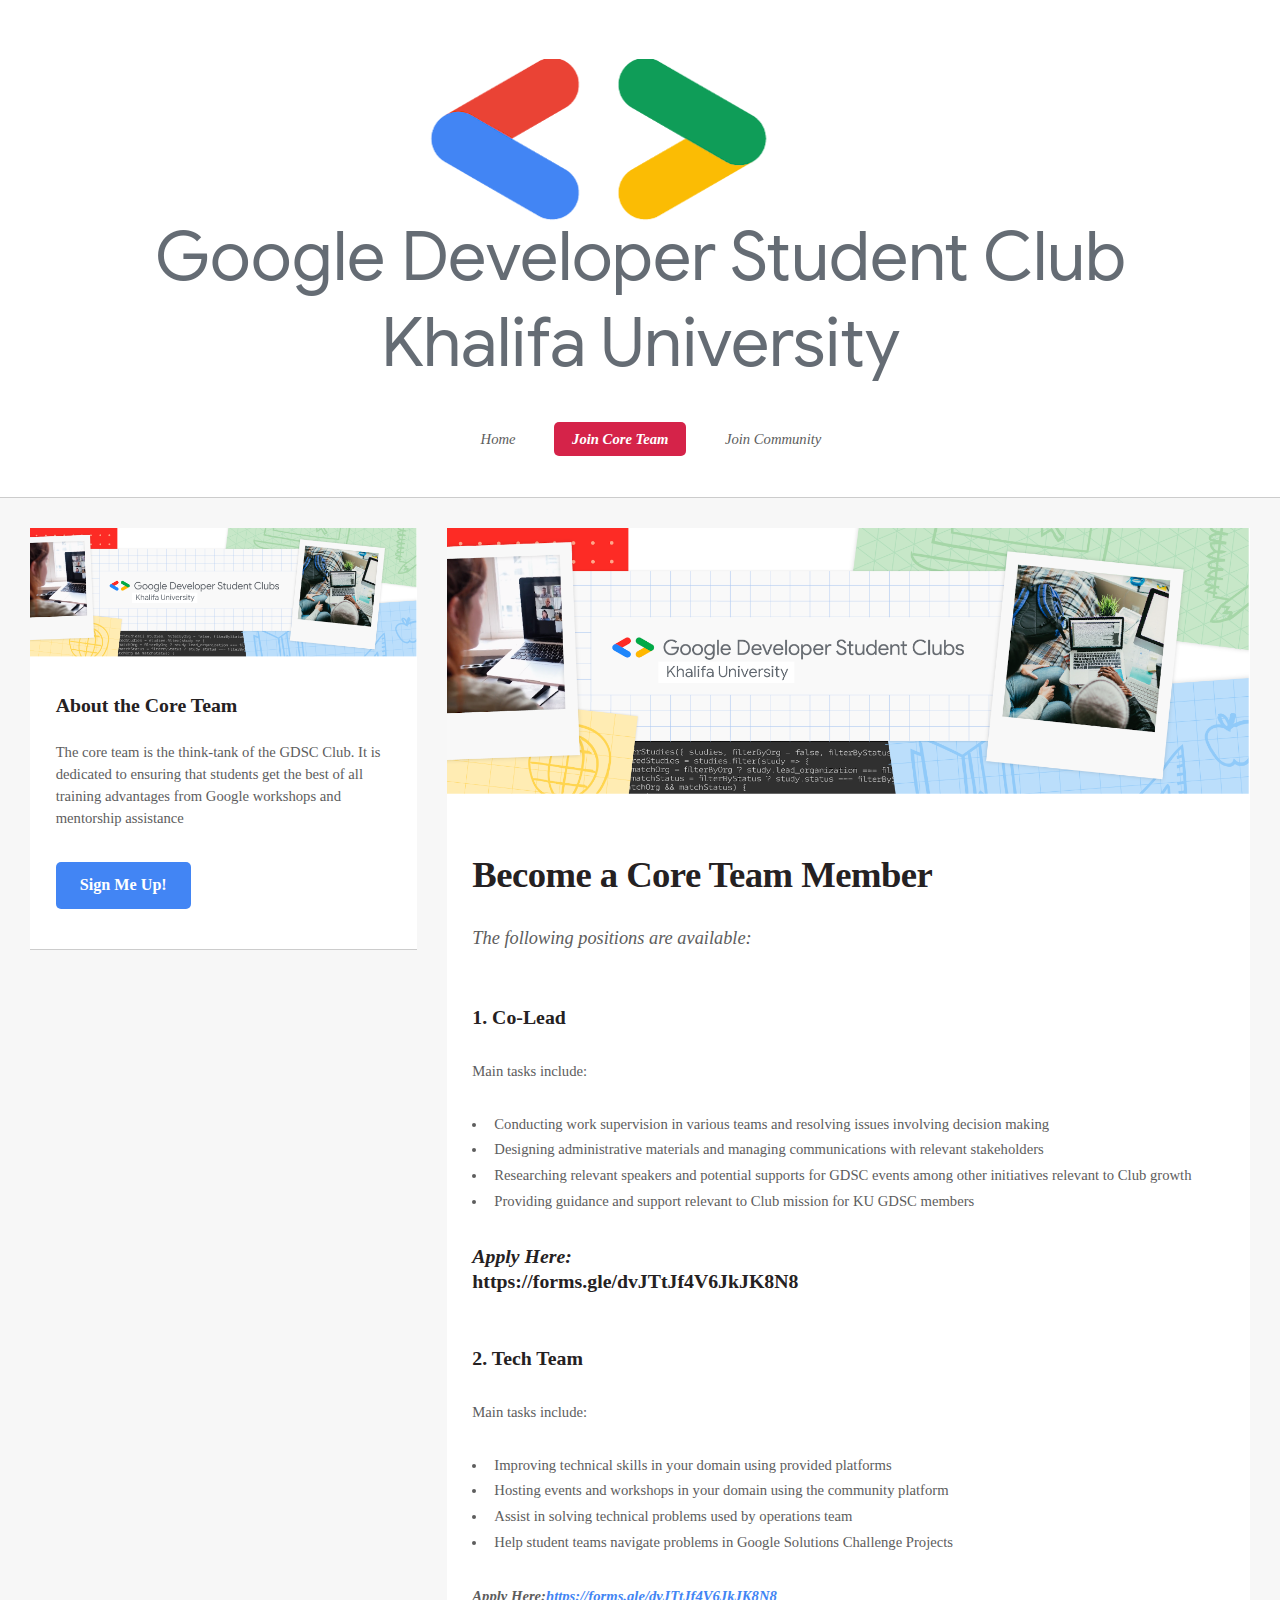
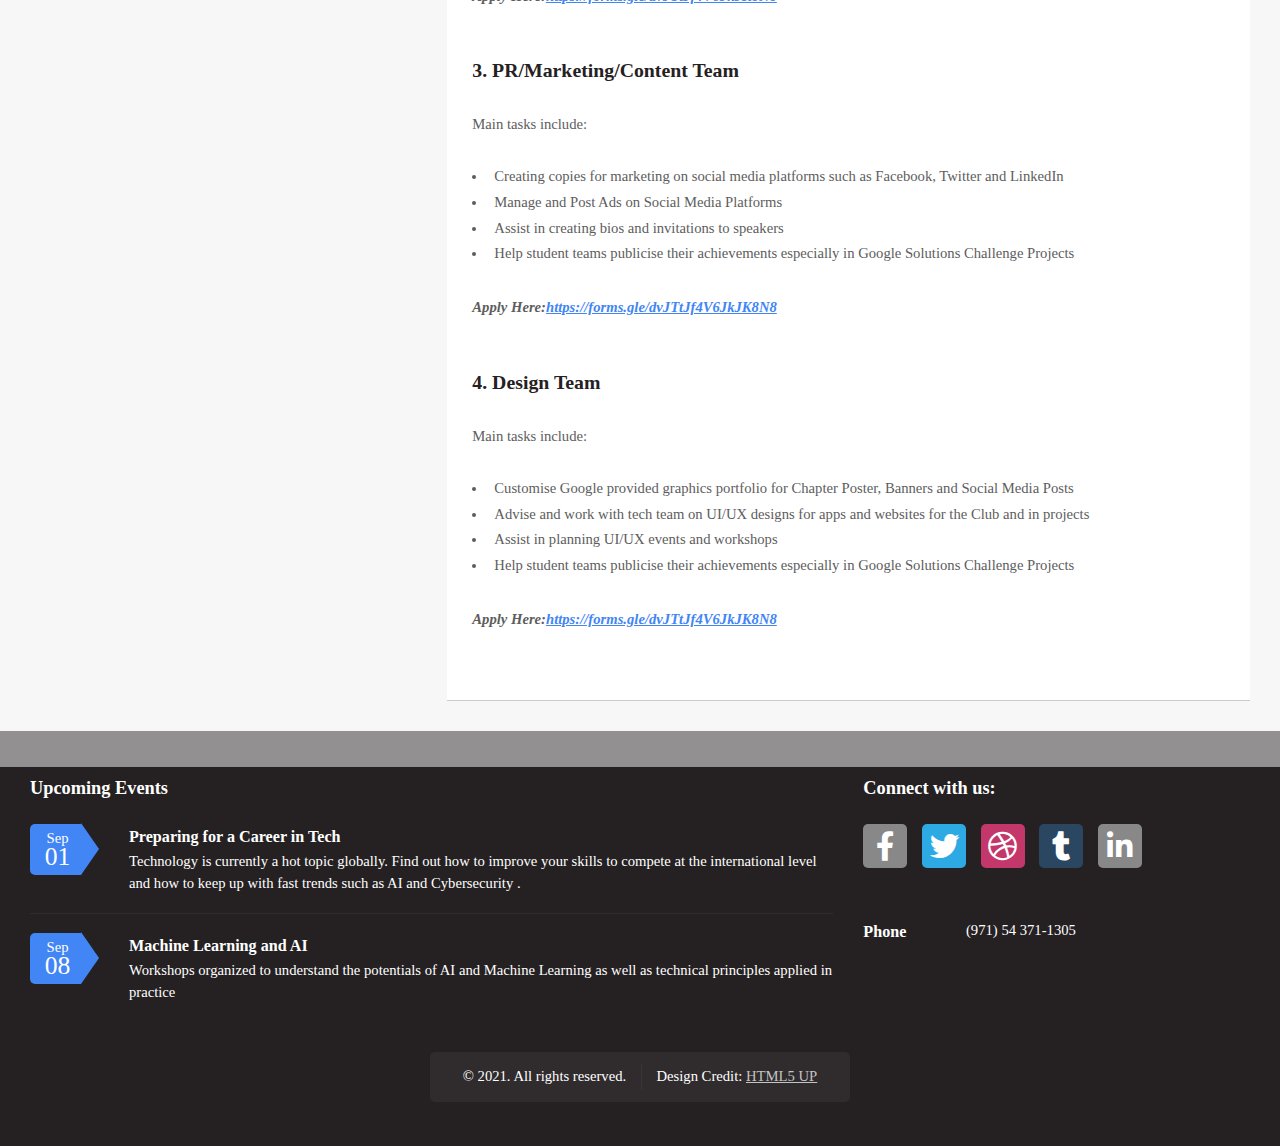
==== commit f3756de6: "formadd" ====
--- a/core-team.html
+++ b/core-team.html
@@ -88,7 +88,7 @@
 												<li>Assist in solving technical problems used by operations team</li>
 												<li>Help student teams navigate problems in Google Solutions Challenge Projects</li>
 											</ul>
-											<h3 style="font-style:italic;">Apply Here:</h3><h3><a href="https://forms.gle/dvJTtJf4V6JkJK8N8">https://forms.gle/dvJTtJf4V6JkJK8N8</a></h3>
+											<p style="font-style:italic;font-weight:bold">Apply Here:<a href="https://forms.gle/dvJTtJf4V6JkJK8N8">https://forms.gle/dvJTtJf4V6JkJK8N8</a></p>
 										</p>
 										</section>
 										<section>
@@ -105,7 +105,7 @@
 												<li>Assist in creating bios and invitations to speakers</li>
 												<li>Help student teams publicise their achievements especially in Google Solutions Challenge Projects</li>
 											</ul>
-											<h3 style="font-style:italic;">Apply Here:</h3><h3><a href="https://forms.gle/dvJTtJf4V6JkJK8N8">https://forms.gle/dvJTtJf4V6JkJK8N8</a></h3>
+											<p style="font-style:italic;font-weight:bold">Apply Here:<a href="https://forms.gle/dvJTtJf4V6JkJK8N8">https://forms.gle/dvJTtJf4V6JkJK8N8</a></p>
 										</p>
 										</section>
 										<section>
@@ -122,7 +122,7 @@
 												<li>Assist in planning UI/UX events and workshops</li>
 												<li>Help student teams publicise their achievements especially in Google Solutions Challenge Projects</li>
 											</ul>
-											<h3 style="font-style:italic;">Apply Here:</h3><h3><a href="https://forms.gle/dvJTtJf4V6JkJK8N8">https://forms.gle/dvJTtJf4V6JkJK8N8</a></h3>
+											<p style="font-style:italic;font-weight:bold">Apply Here:<a href="https://forms.gle/dvJTtJf4V6JkJK8N8">https://forms.gle/dvJTtJf4V6JkJK8N8</a></p>
 										</p>
 										</section>
 										
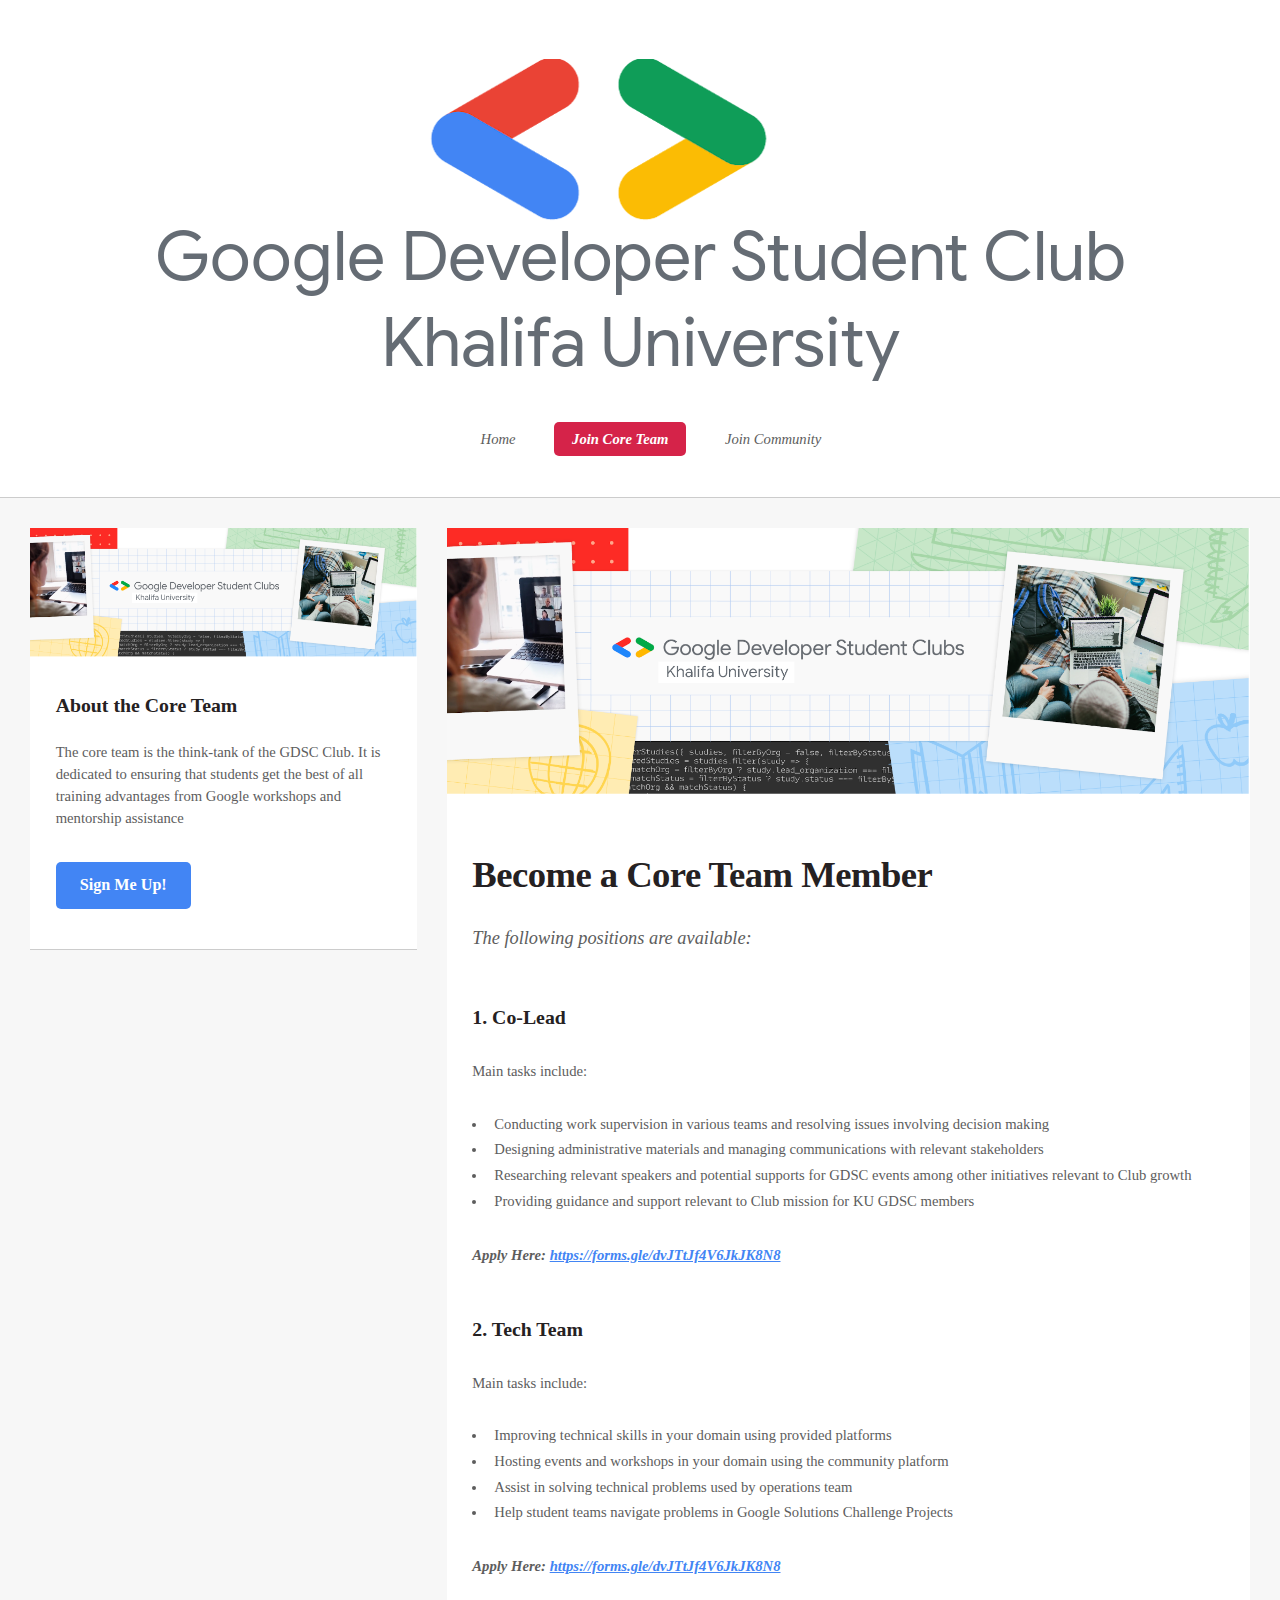
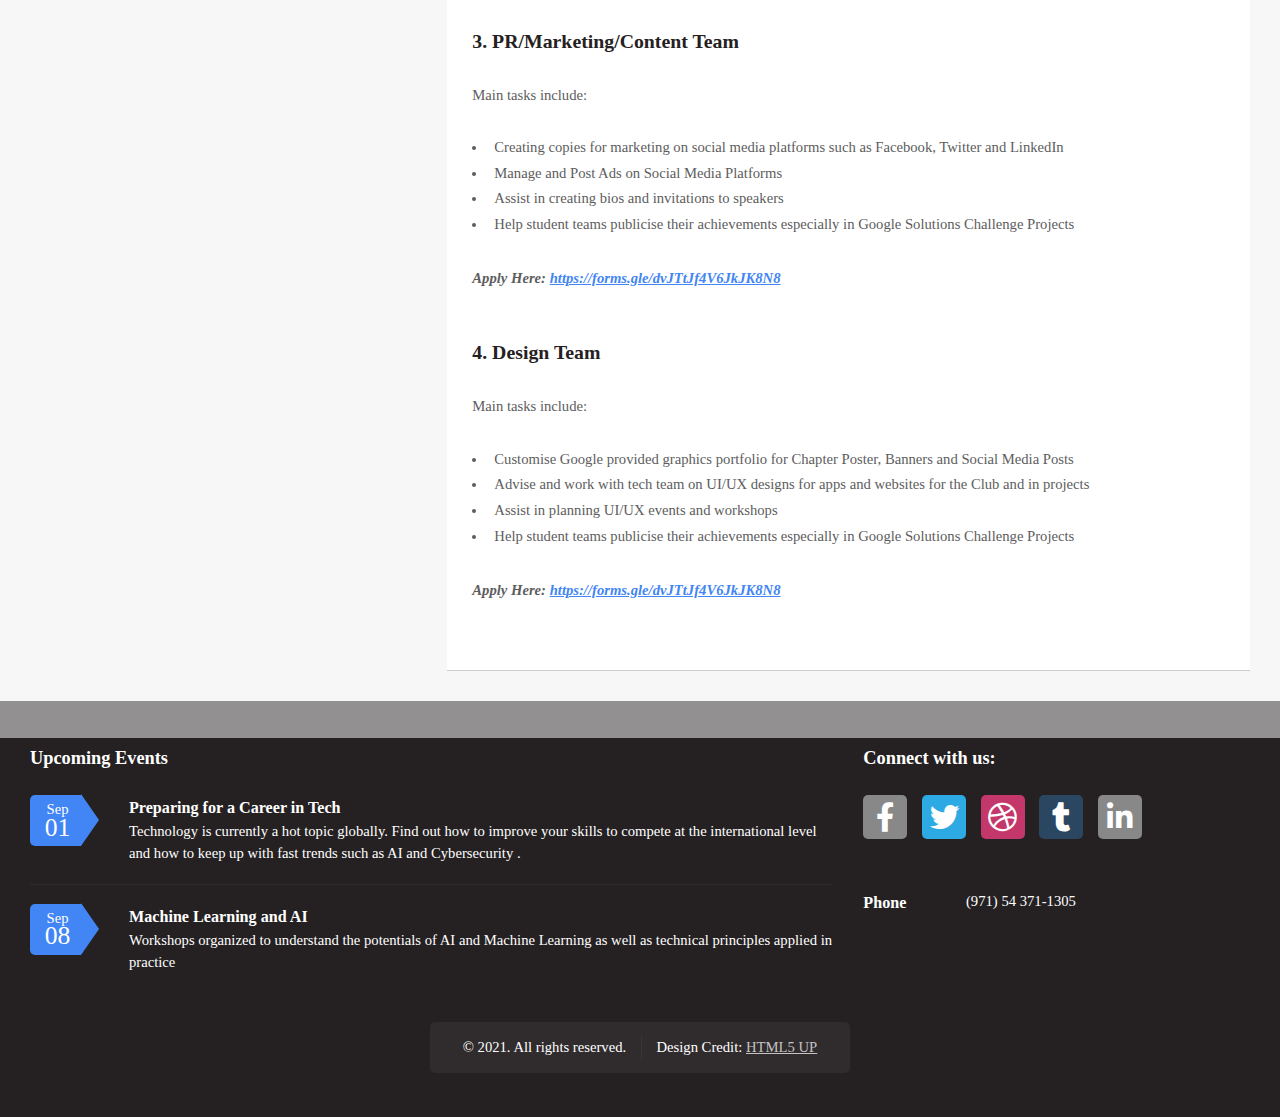
==== commit 1a3eab32: "formadd" ====
--- a/core-team.html
+++ b/core-team.html
@@ -71,7 +71,7 @@
 												<li>Researching relevant speakers and potential supports for GDSC events among other initiatives relevant to Club growth</li>
 												<li>Providing guidance and support relevant to Club mission for KU GDSC members</li>
 											</ul>
-											<h3 style="font-style:italic;">Apply Here:</h3><h3><a href="https://forms.gle/dvJTtJf4V6JkJK8N8">https://forms.gle/dvJTtJf4V6JkJK8N8</a></h3>
+											<p style="font-style:italic;font-weight:bold">Apply Here:     <a href="https://forms.gle/dvJTtJf4V6JkJK8N8">https://forms.gle/dvJTtJf4V6JkJK8N8</a></p>
 										</p>
 										</section>
 										<section>
@@ -88,7 +88,7 @@
 												<li>Assist in solving technical problems used by operations team</li>
 												<li>Help student teams navigate problems in Google Solutions Challenge Projects</li>
 											</ul>
-											<p style="font-style:italic;font-weight:bold">Apply Here:<a href="https://forms.gle/dvJTtJf4V6JkJK8N8">https://forms.gle/dvJTtJf4V6JkJK8N8</a></p>
+											<p style="font-style:italic;font-weight:bold">Apply Here:     <a href="https://forms.gle/dvJTtJf4V6JkJK8N8">https://forms.gle/dvJTtJf4V6JkJK8N8</a></p>
 										</p>
 										</section>
 										<section>
@@ -105,7 +105,7 @@
 												<li>Assist in creating bios and invitations to speakers</li>
 												<li>Help student teams publicise their achievements especially in Google Solutions Challenge Projects</li>
 											</ul>
-											<p style="font-style:italic;font-weight:bold">Apply Here:<a href="https://forms.gle/dvJTtJf4V6JkJK8N8">https://forms.gle/dvJTtJf4V6JkJK8N8</a></p>
+											<p style="font-style:italic;font-weight:bold">Apply Here:     <a href="https://forms.gle/dvJTtJf4V6JkJK8N8">https://forms.gle/dvJTtJf4V6JkJK8N8</a></p>
 										</p>
 										</section>
 										<section>
@@ -122,7 +122,7 @@
 												<li>Assist in planning UI/UX events and workshops</li>
 												<li>Help student teams publicise their achievements especially in Google Solutions Challenge Projects</li>
 											</ul>
-											<p style="font-style:italic;font-weight:bold">Apply Here:<a href="https://forms.gle/dvJTtJf4V6JkJK8N8">https://forms.gle/dvJTtJf4V6JkJK8N8</a></p>
+											<p style="font-style:italic;font-weight:bold">Apply Here:    <a href="https://forms.gle/dvJTtJf4V6JkJK8N8">https://forms.gle/dvJTtJf4V6JkJK8N8</a></p>
 										</p>
 										</section>
 										
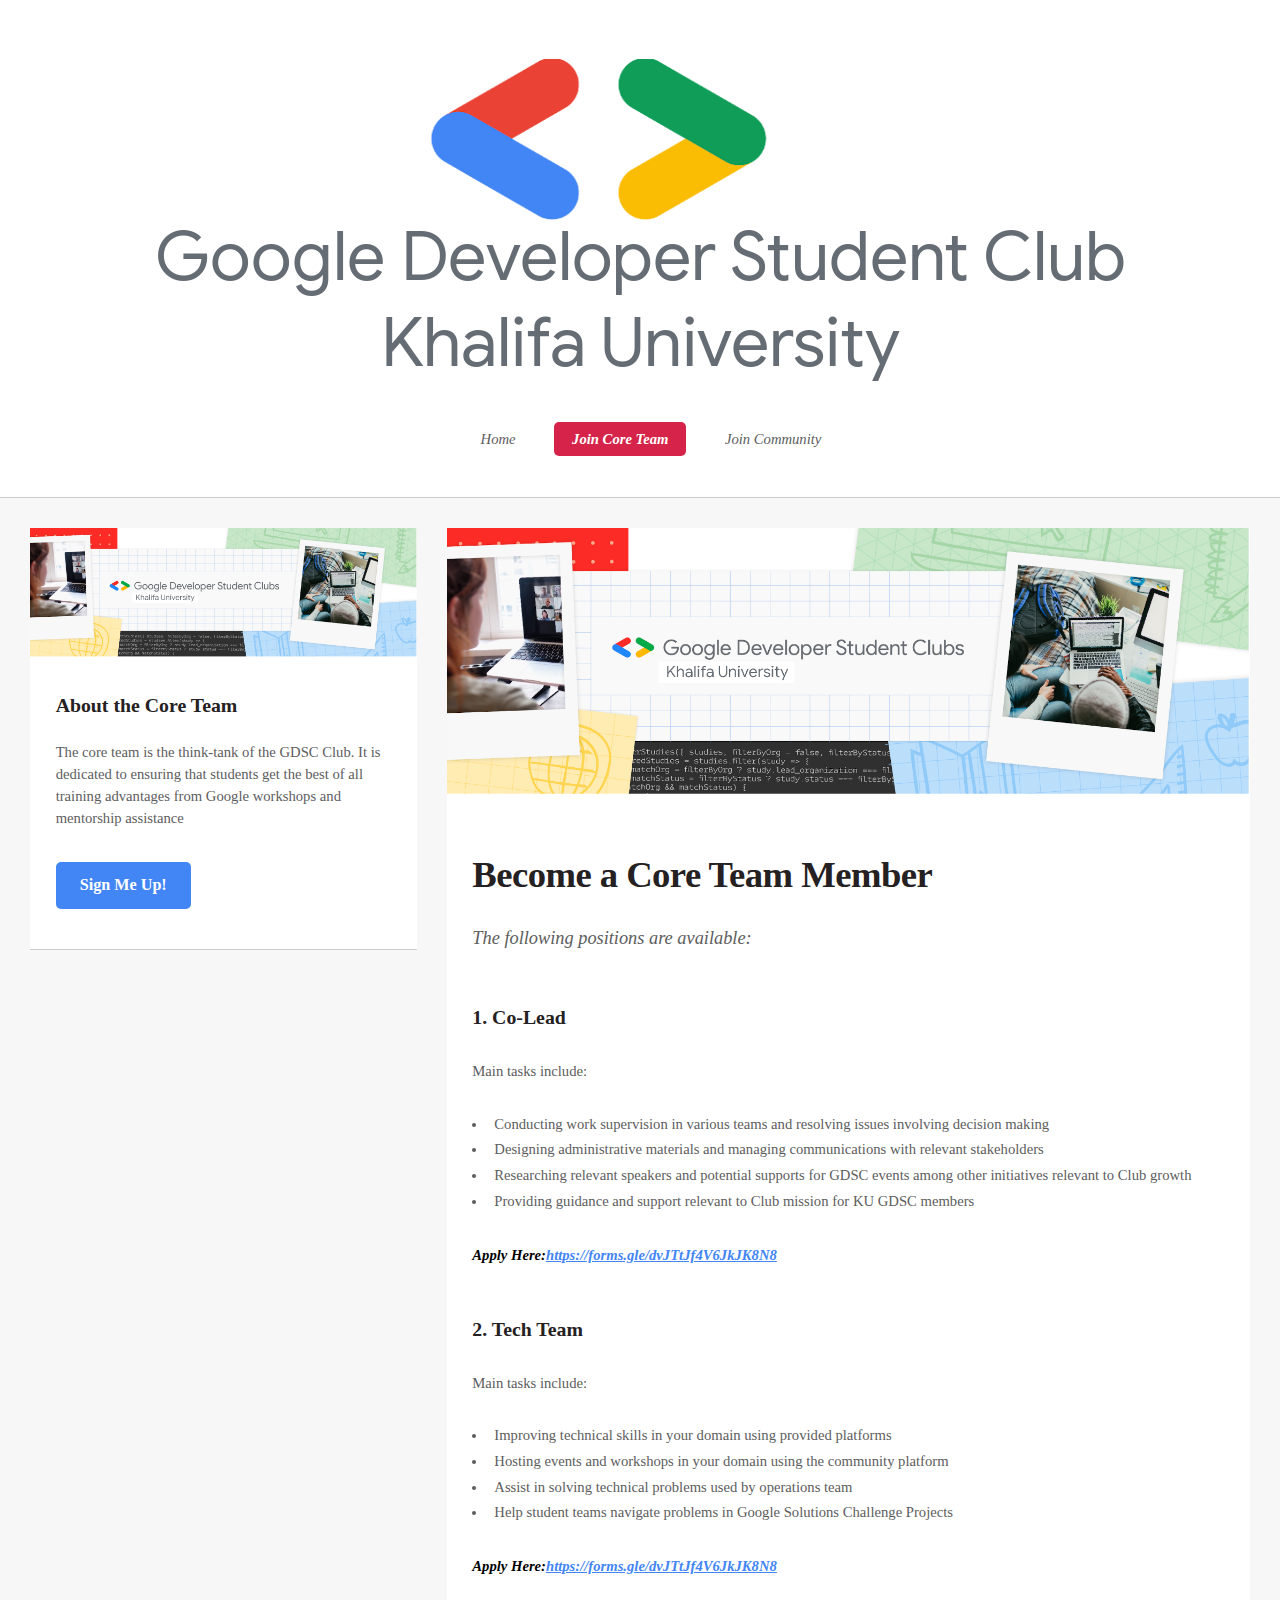
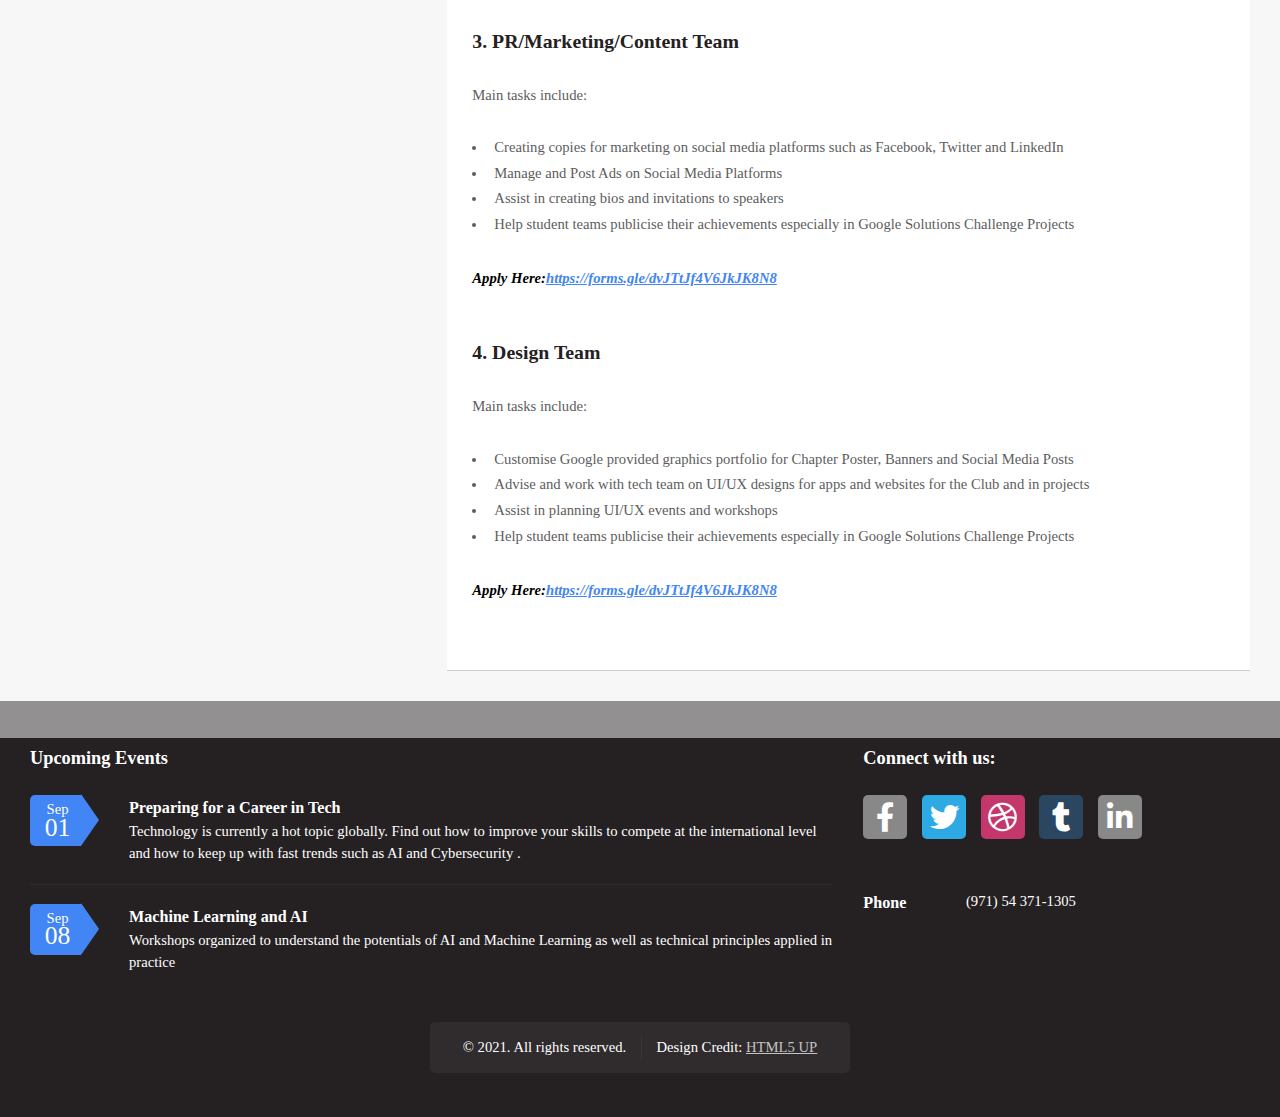
==== commit 3d17d319: "formadd" ====
--- a/core-team.html
+++ b/core-team.html
@@ -71,7 +71,7 @@
 												<li>Researching relevant speakers and potential supports for GDSC events among other initiatives relevant to Club growth</li>
 												<li>Providing guidance and support relevant to Club mission for KU GDSC members</li>
 											</ul>
-											<p style="font-style:italic;font-weight:bold">Apply Here:     <a href="https://forms.gle/dvJTtJf4V6JkJK8N8">https://forms.gle/dvJTtJf4V6JkJK8N8</a></p>
+											<p style="font-style:italic;font-weight:bold"><span style="color:black;">Apply Here:</span><a href="https://forms.gle/dvJTtJf4V6JkJK8N8">https://forms.gle/dvJTtJf4V6JkJK8N8</a></p>
 										</p>
 										</section>
 										<section>
@@ -88,7 +88,7 @@
 												<li>Assist in solving technical problems used by operations team</li>
 												<li>Help student teams navigate problems in Google Solutions Challenge Projects</li>
 											</ul>
-											<p style="font-style:italic;font-weight:bold">Apply Here:     <a href="https://forms.gle/dvJTtJf4V6JkJK8N8">https://forms.gle/dvJTtJf4V6JkJK8N8</a></p>
+											<p style="font-style:italic;font-weight:bold"><span style="color:black;">Apply Here:</span><a href="https://forms.gle/dvJTtJf4V6JkJK8N8">https://forms.gle/dvJTtJf4V6JkJK8N8</a></p>
 										</p>
 										</section>
 										<section>
@@ -105,7 +105,7 @@
 												<li>Assist in creating bios and invitations to speakers</li>
 												<li>Help student teams publicise their achievements especially in Google Solutions Challenge Projects</li>
 											</ul>
-											<p style="font-style:italic;font-weight:bold">Apply Here:     <a href="https://forms.gle/dvJTtJf4V6JkJK8N8">https://forms.gle/dvJTtJf4V6JkJK8N8</a></p>
+											<p style="font-style:italic;font-weight:bold"><span style="color:black;">Apply Here:</span><a href="https://forms.gle/dvJTtJf4V6JkJK8N8">https://forms.gle/dvJTtJf4V6JkJK8N8</a></p>
 										</p>
 										</section>
 										<section>
@@ -122,7 +122,7 @@
 												<li>Assist in planning UI/UX events and workshops</li>
 												<li>Help student teams publicise their achievements especially in Google Solutions Challenge Projects</li>
 											</ul>
-											<p style="font-style:italic;font-weight:bold">Apply Here:    <a href="https://forms.gle/dvJTtJf4V6JkJK8N8">https://forms.gle/dvJTtJf4V6JkJK8N8</a></p>
+											<p style="font-style:italic;font-weight:bold"><span style="color:black;">Apply Here:</span><a href="https://forms.gle/dvJTtJf4V6JkJK8N8">https://forms.gle/dvJTtJf4V6JkJK8N8</a></p>
 										</p>
 										</section>
 										
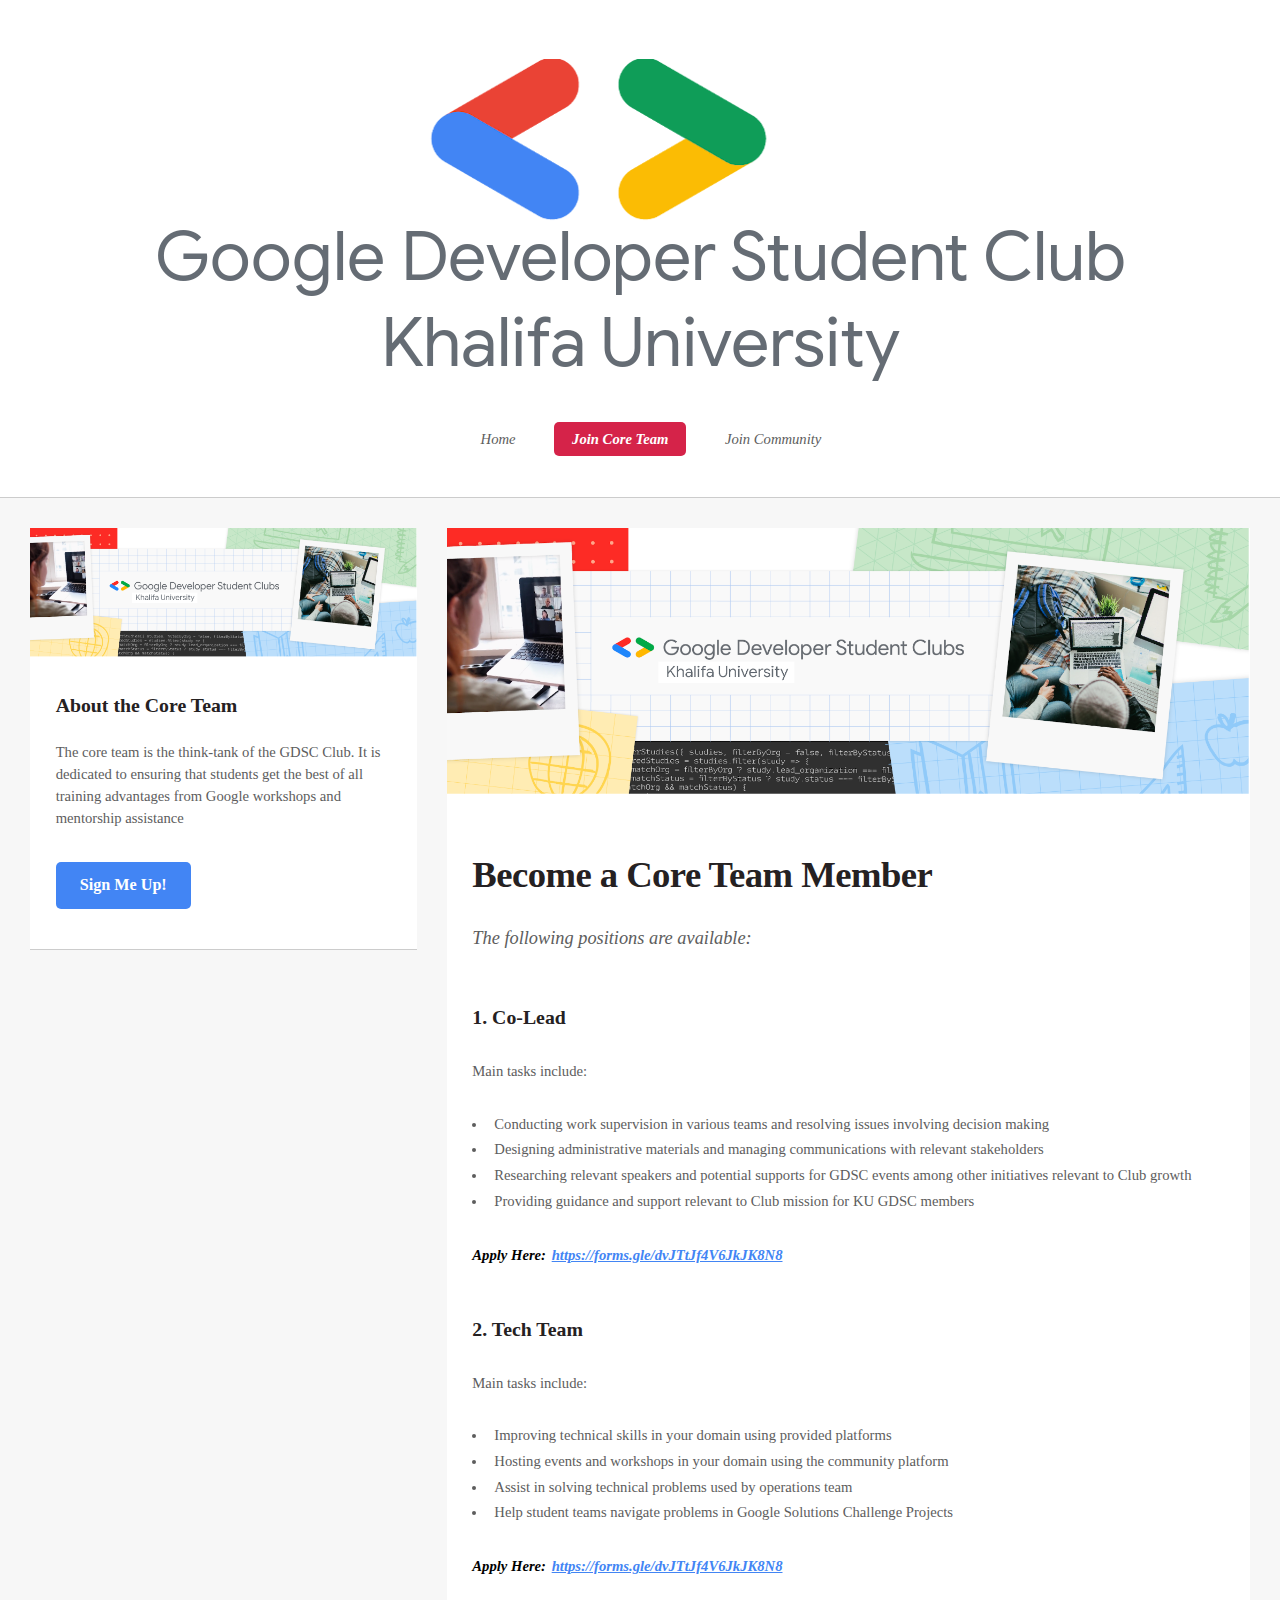
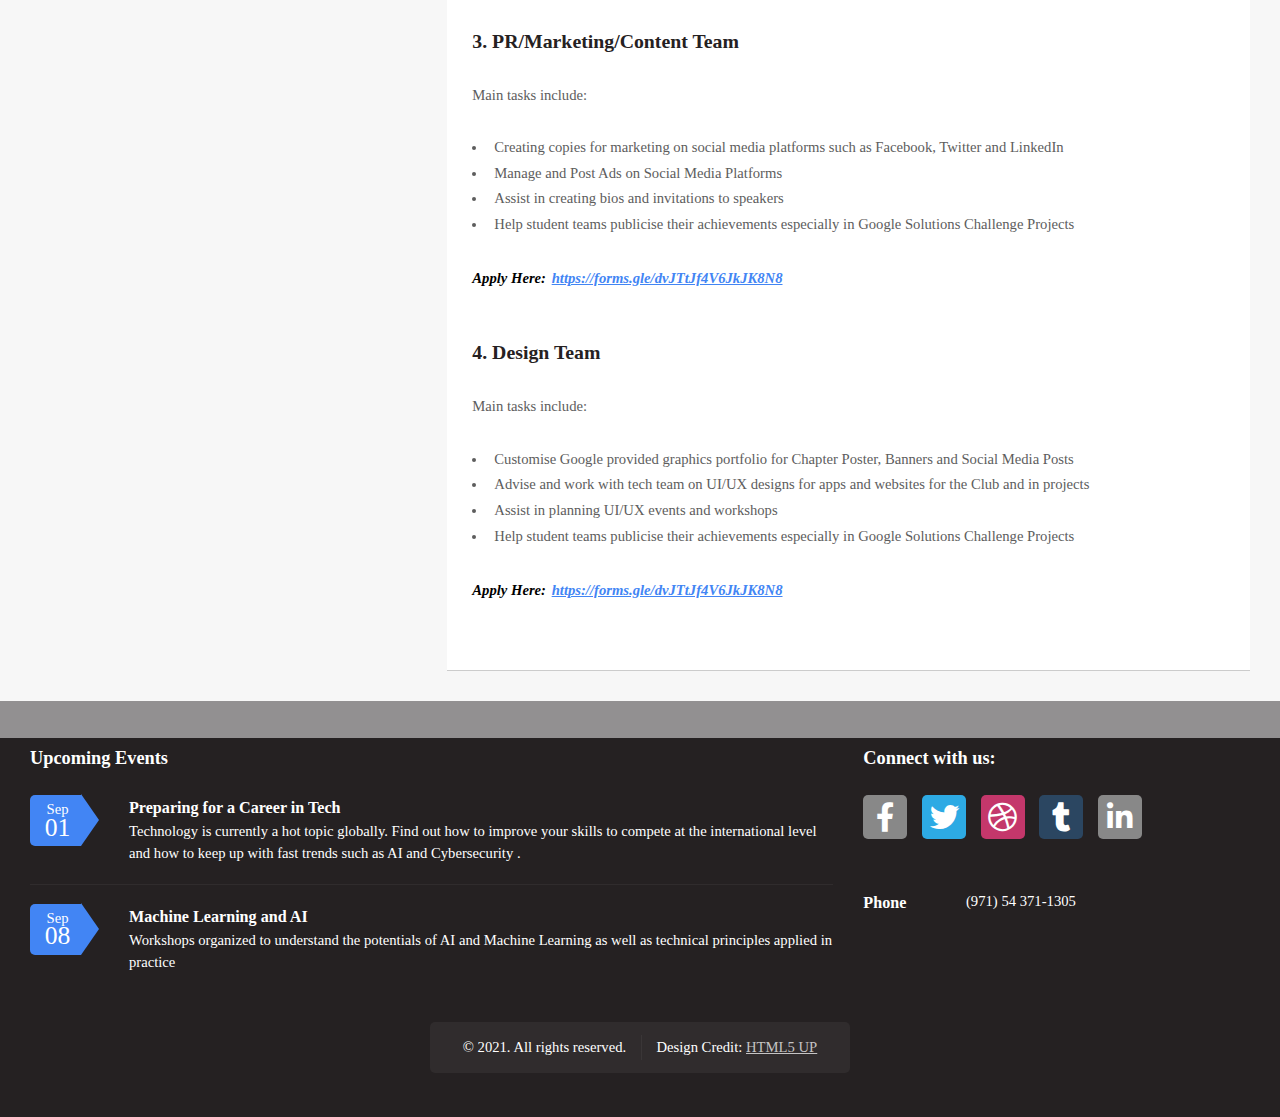
==== commit ac007c2f: "formadd" ====
--- a/core-team.html
+++ b/core-team.html
@@ -71,7 +71,7 @@
 												<li>Researching relevant speakers and potential supports for GDSC events among other initiatives relevant to Club growth</li>
 												<li>Providing guidance and support relevant to Club mission for KU GDSC members</li>
 											</ul>
-											<p style="font-style:italic;font-weight:bold"><span style="color:black;">Apply Here:</span><a href="https://forms.gle/dvJTtJf4V6JkJK8N8">https://forms.gle/dvJTtJf4V6JkJK8N8</a></p>
+											<p style="font-style:italic;font-weight:bold"><span style="color:black;margin-right:2px">Apply Here:</span> <a href="https://forms.gle/dvJTtJf4V6JkJK8N8">https://forms.gle/dvJTtJf4V6JkJK8N8</a></p>
 										</p>
 										</section>
 										<section>
@@ -88,7 +88,7 @@
 												<li>Assist in solving technical problems used by operations team</li>
 												<li>Help student teams navigate problems in Google Solutions Challenge Projects</li>
 											</ul>
-											<p style="font-style:italic;font-weight:bold"><span style="color:black;">Apply Here:</span><a href="https://forms.gle/dvJTtJf4V6JkJK8N8">https://forms.gle/dvJTtJf4V6JkJK8N8</a></p>
+											<p style="font-style:italic;font-weight:bold"><span style="color:black;margin-right:2px">Apply Here:</span> <a href="https://forms.gle/dvJTtJf4V6JkJK8N8">https://forms.gle/dvJTtJf4V6JkJK8N8</a></p>
 										</p>
 										</section>
 										<section>
@@ -105,7 +105,7 @@
 												<li>Assist in creating bios and invitations to speakers</li>
 												<li>Help student teams publicise their achievements especially in Google Solutions Challenge Projects</li>
 											</ul>
-											<p style="font-style:italic;font-weight:bold"><span style="color:black;">Apply Here:</span><a href="https://forms.gle/dvJTtJf4V6JkJK8N8">https://forms.gle/dvJTtJf4V6JkJK8N8</a></p>
+											<p style="font-style:italic;font-weight:bold"><span style="color:black;margin-right:2px">Apply Here:</span> <a href="https://forms.gle/dvJTtJf4V6JkJK8N8">https://forms.gle/dvJTtJf4V6JkJK8N8</a></p>
 										</p>
 										</section>
 										<section>
@@ -122,7 +122,7 @@
 												<li>Assist in planning UI/UX events and workshops</li>
 												<li>Help student teams publicise their achievements especially in Google Solutions Challenge Projects</li>
 											</ul>
-											<p style="font-style:italic;font-weight:bold"><span style="color:black;">Apply Here:</span><a href="https://forms.gle/dvJTtJf4V6JkJK8N8">https://forms.gle/dvJTtJf4V6JkJK8N8</a></p>
+											<p style="font-style:italic;font-weight:bold"><span style="color:black;margin-right:2px">Apply Here:</span> <a href="https://forms.gle/dvJTtJf4V6JkJK8N8">https://forms.gle/dvJTtJf4V6JkJK8N8</a></p>
 										</p>
 										</section>
 										
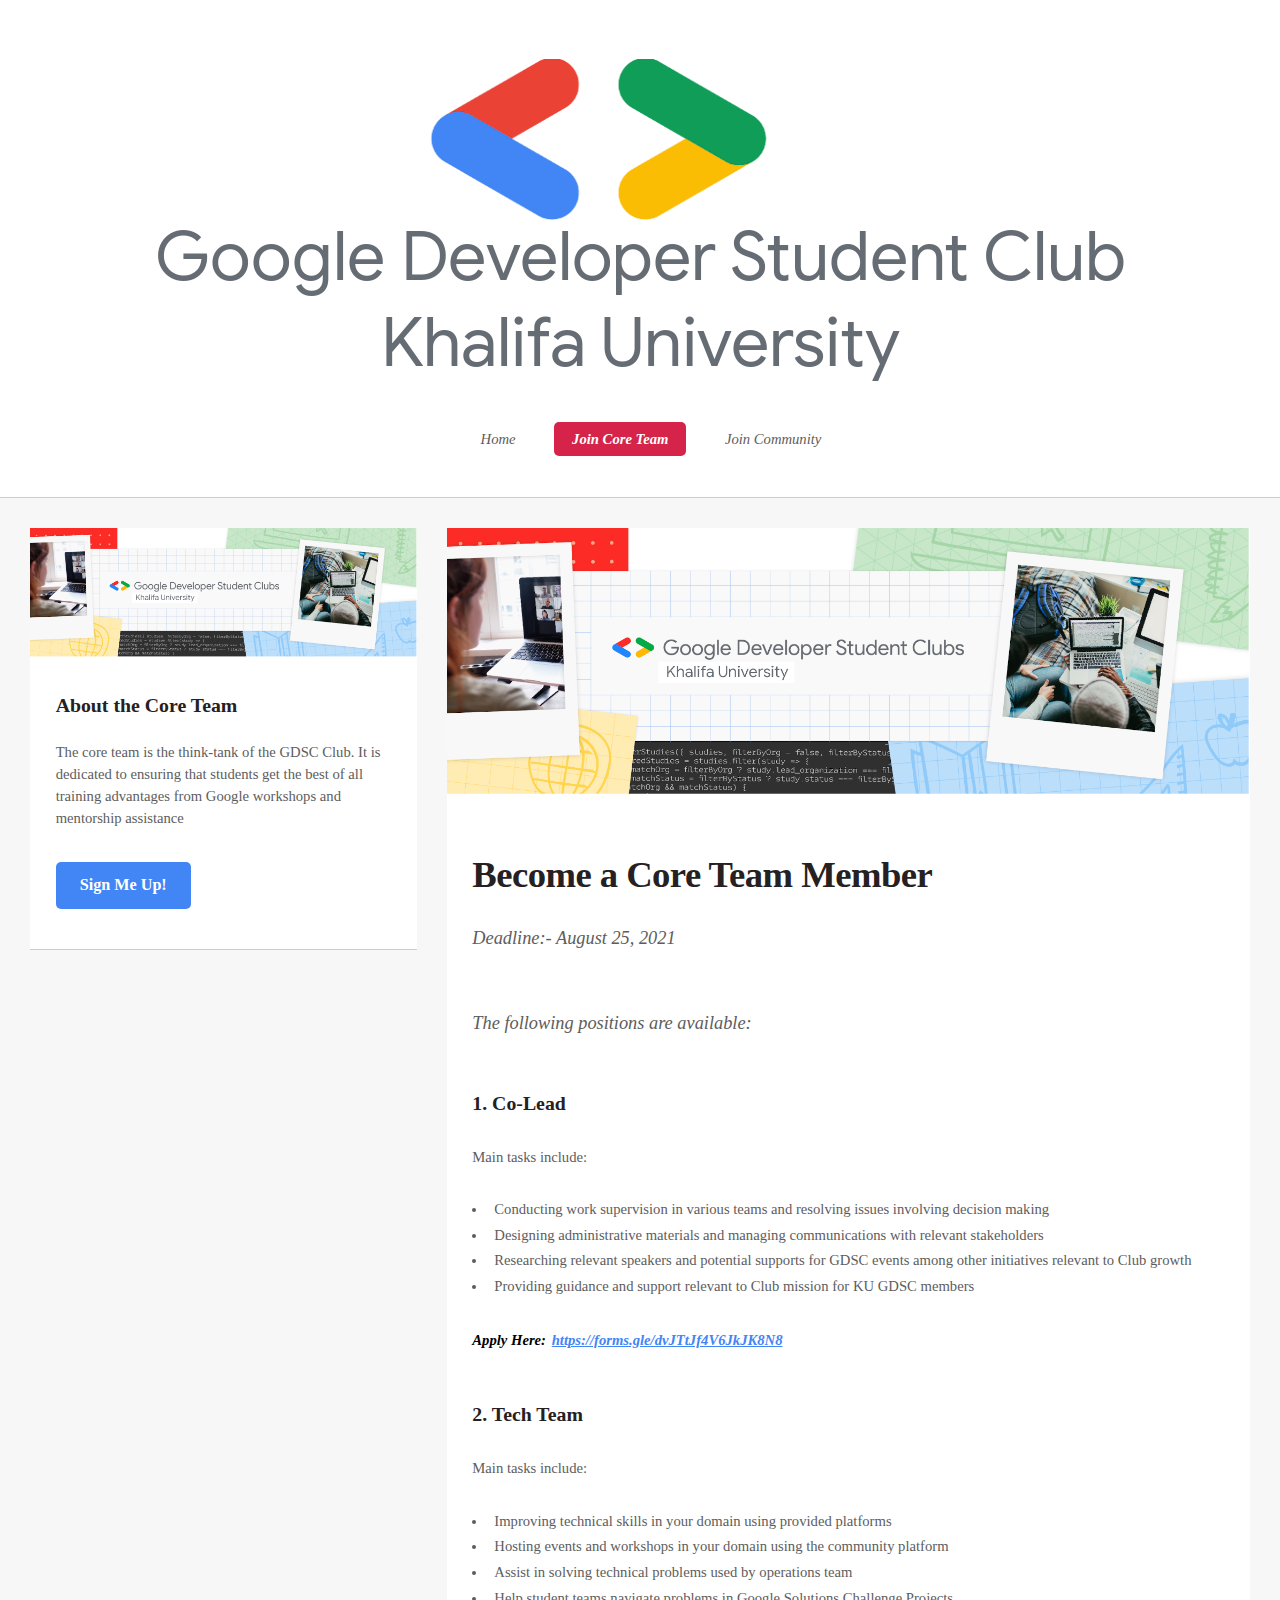
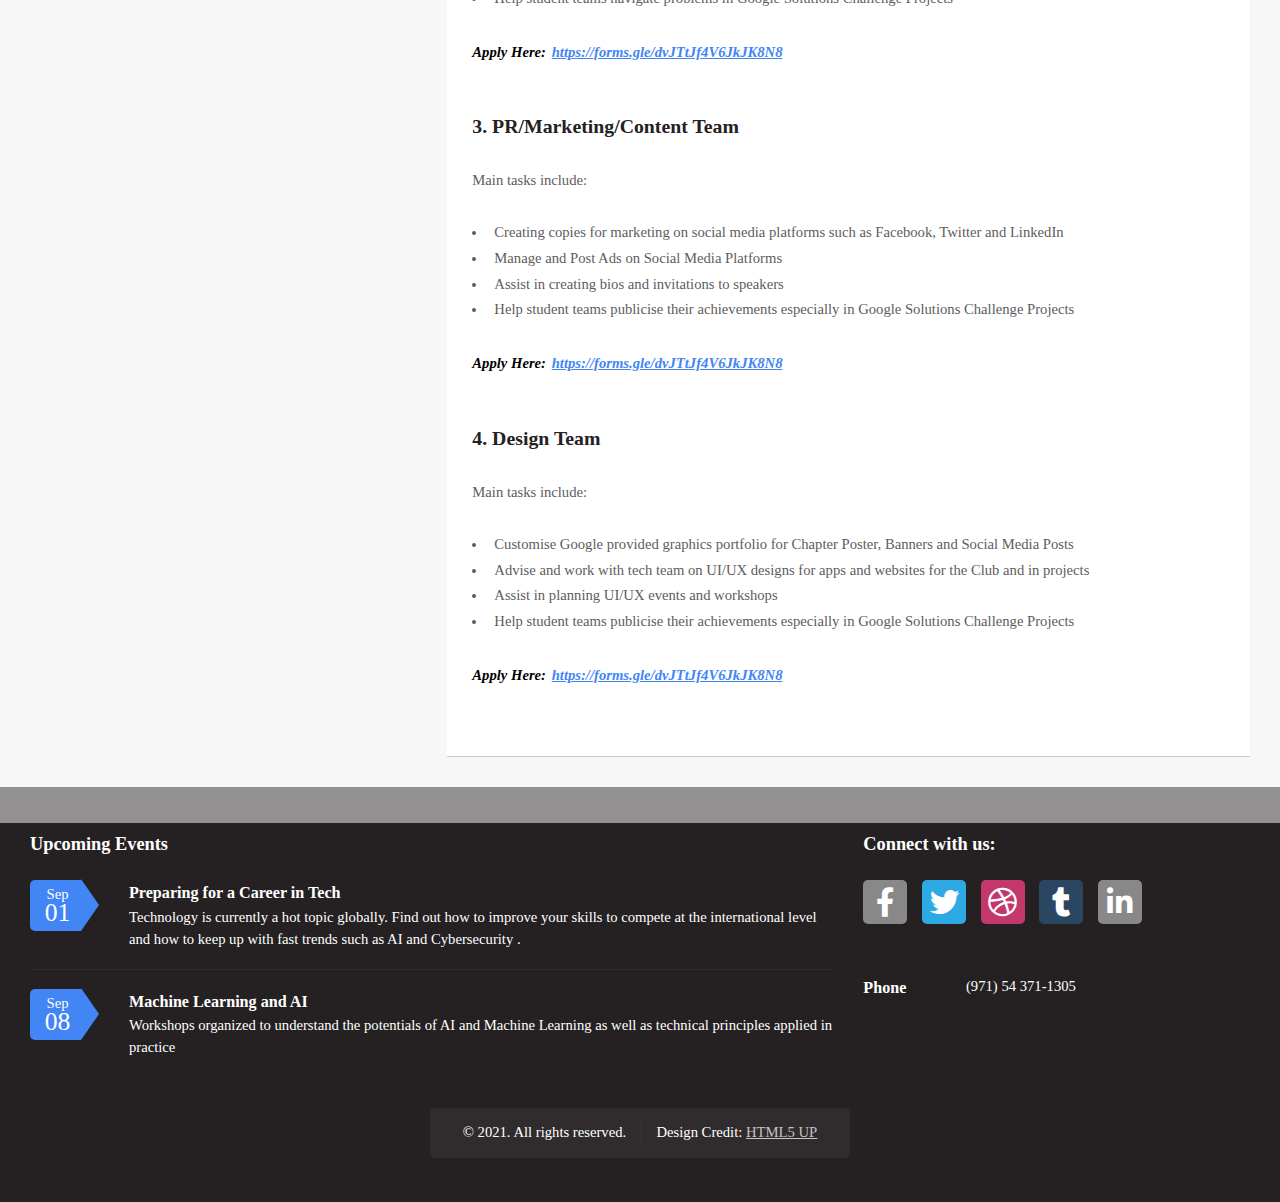
==== commit 14540e0a: "formadd" ====
--- a/core-team.html
+++ b/core-team.html
@@ -10,6 +10,7 @@
 		<meta charset="utf-8" />
 		<meta name="viewport" content="width=device-width, initial-scale=1, user-scalable=no" />
 		<link rel="stylesheet" href="assets/css/main.css" />
+		<link rel="icon" type="image/png" href="assets/images/GDSCKU.png"/>
 	</head>
 	<body class="homepage is-preload">
 		<div id="page-wrapper">
@@ -55,7 +56,9 @@
 										<a href="#" class="image featured"><img src="images/Twitter-Banner-Khalifa-University-Optimized.png" alt="" /></a>
 										<header>
 											<h2>Become a Core Team Member</h2>
+											<p>Deadline:- August 25, 2021</p><br>
 											<p>The following positions are available:</p>
+											
 										</header>
 										<section>
 											<header>
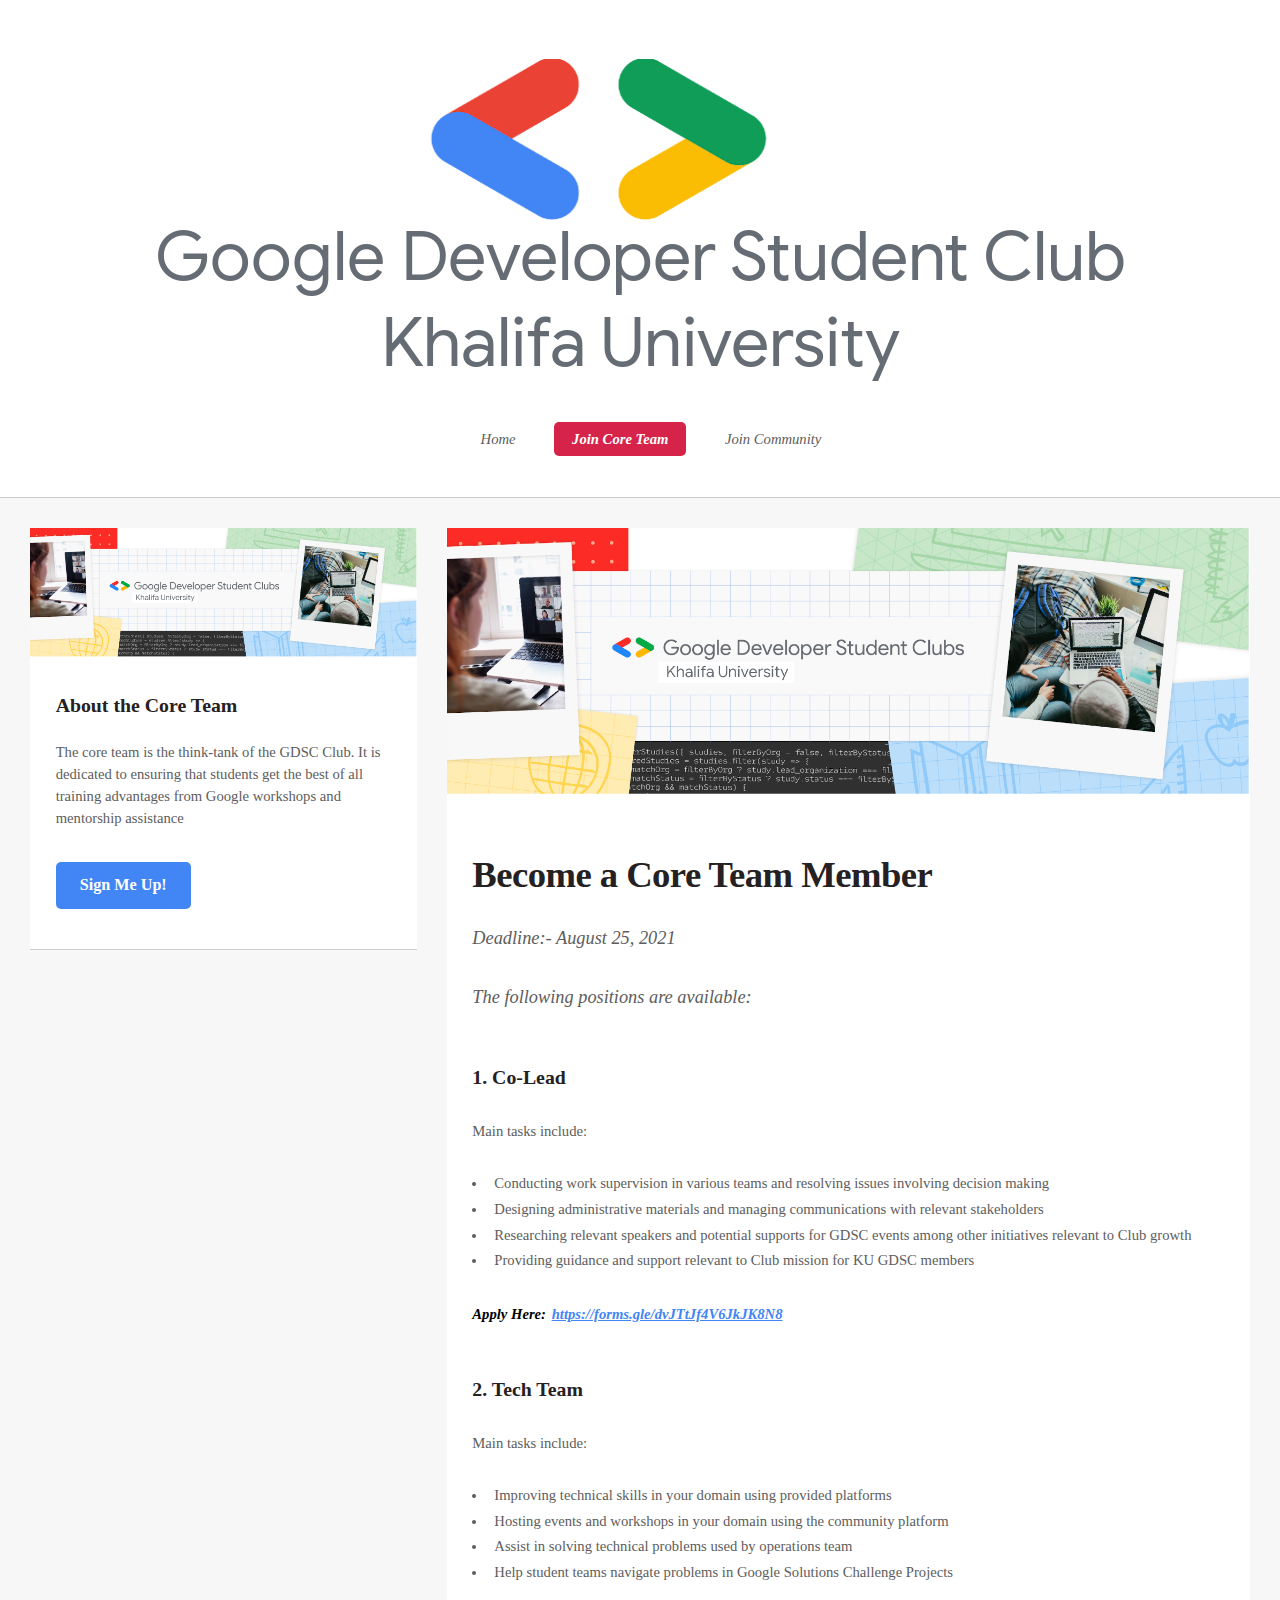
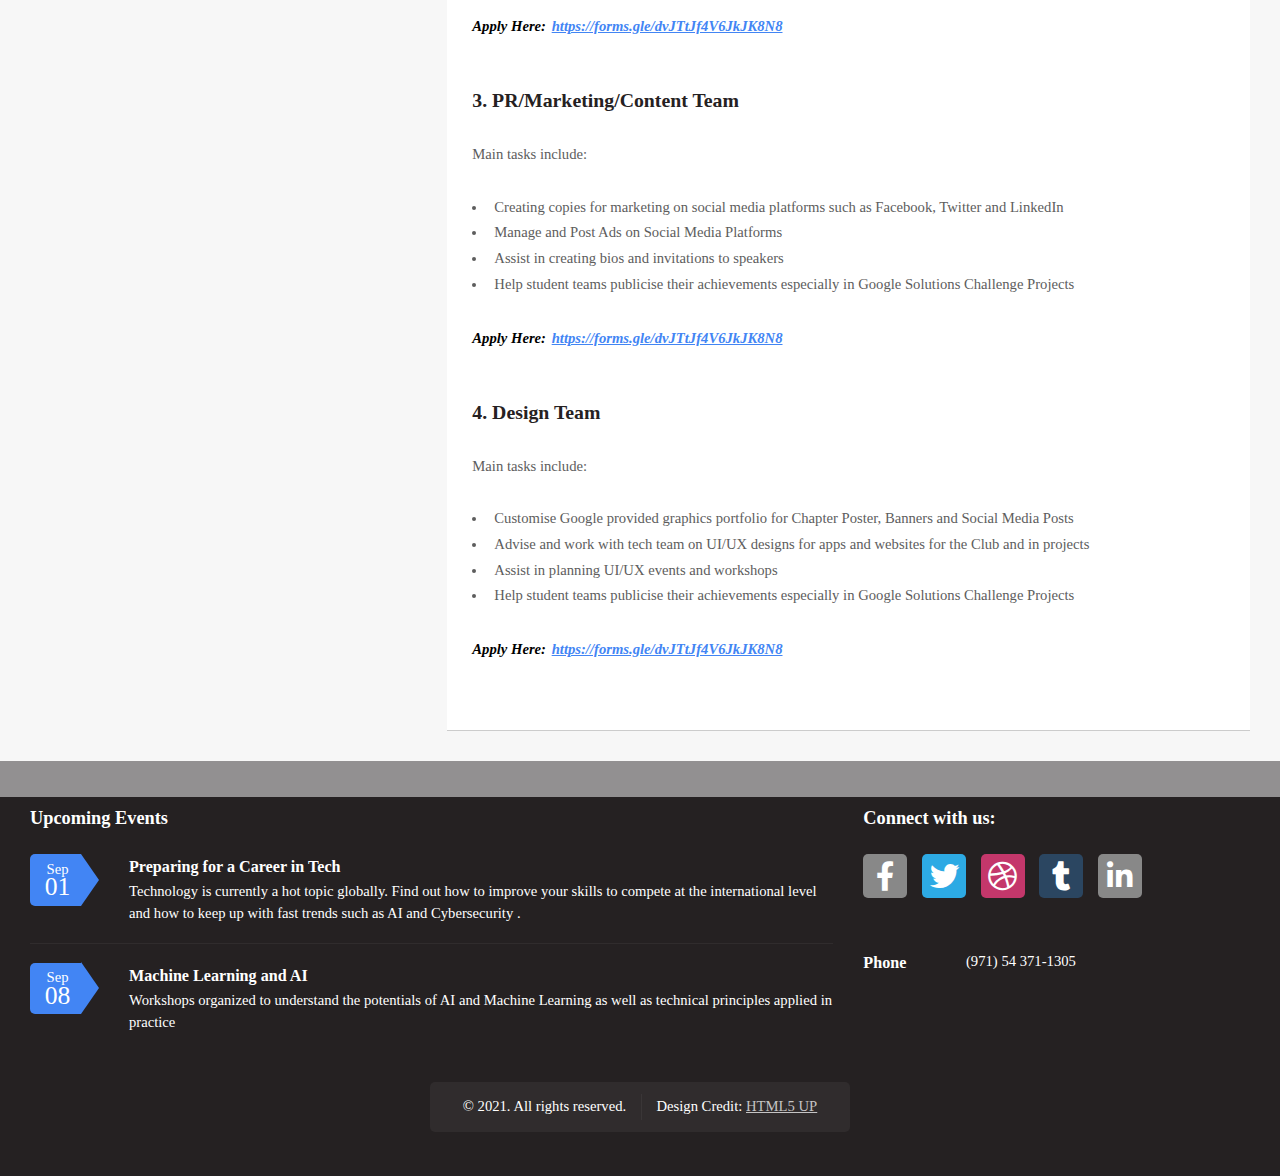
==== commit b4459d91: "formadd" ====
--- a/core-team.html
+++ b/core-team.html
@@ -56,7 +56,7 @@
 										<a href="#" class="image featured"><img src="images/Twitter-Banner-Khalifa-University-Optimized.png" alt="" /></a>
 										<header>
 											<h2>Become a Core Team Member</h2>
-											<p>Deadline:- August 25, 2021</p><br>
+											<p>Deadline:- August 25, 2021</p>
 											<p>The following positions are available:</p>
 											
 										</header>
